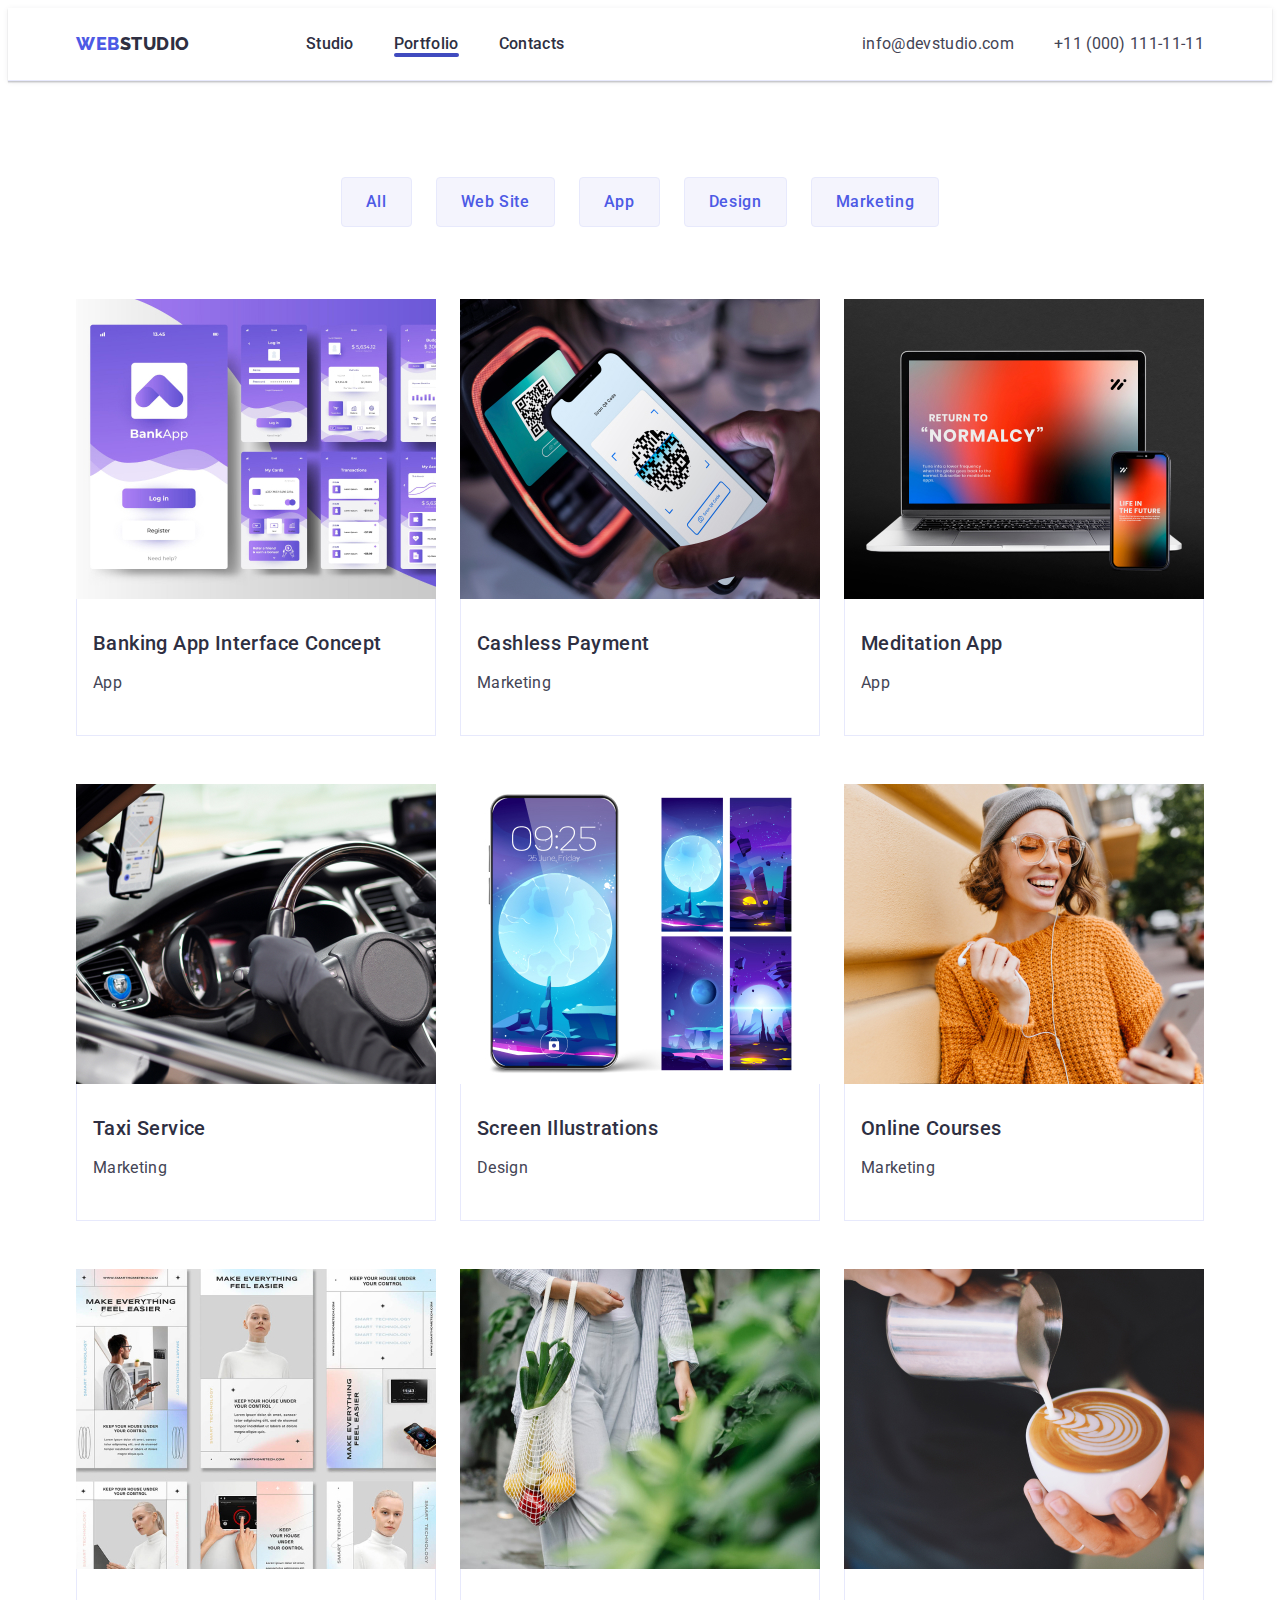
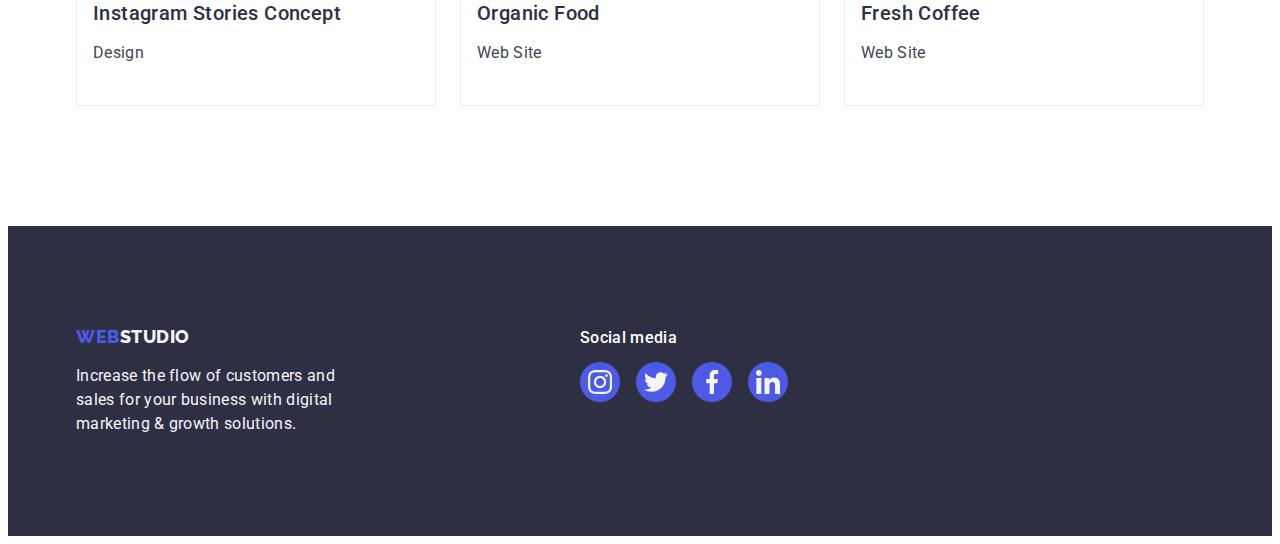
==== portfolio.html @ e8c59d9c "updateall" ====
<!DOCTYPE html>
<html lang="en">
  <head>
    <meta charset="UTF-8" />
    <meta name="viewport" content="width=device-width, initial-scale=1.0" />
    <link rel="preconnect" href="https://fonts.googleapis.com" />
    <link rel="preconnect" href="https://fonts.gstatic.com" crossorigin />
    <link
      href="https://fonts.googleapis.com/css2?family=Raleway:wght@800&family=Roboto:wght@400;500;700;900&display=swap"
      rel="stylesheet"
    />
    <link
      rel="stylesheet"
      href="https://cdnjs.cloudflare.com/ajax/libs/modern-normalize/2.0.0/modern-normalize.min.css"
      integrity="sha512-4xo8blKMVCiXpTaLzQSLSw3KFOVPWhm/TRtuPVc4WG6kUgjH6J03IBuG7JZPkcWMxJ5huwaBpOpnwYElP/m6wg=="
      crossorigin="anonymous"
      referrerpolicy="no-referrer"
    />
    <link href="./css/style.css" rel="stylesheet" />
    <title>Portfolio</title>
  </head>
  <body>
    <header class="header">
      <div class="header-container container">
        <nav class="list header-nav">
          <a class="header-logo link" href="./index.html"
            >Web<span class="hader-logo-web link">Studio</span></a
          >
          <ul class="header-menu-list list">
            <li class="header-menu-item">
              <a class="header-menu-link link" href="./index.html">Studio</a>
            </li>
            <li class="header-menu-item header-menu-item--active">
              <a class="header-menu-link link" href="./portfolio.html"
                >Portfolio</a
              >
            </li>
            <li class="header-menu-item">
              <a class="header-menu-link link" href="">Contacts</a>
            </li>
          </ul>
        </nav>
        <address class="header-address">
          <ul class="address-menu-list list">
            <li class="address-menu-item">
              <a class="address-menu-link link" href="mailto:info@devstudio.com"
                >info@devstudio.com</a
              >
            </li>
            <li class="address-menu-item">
              <a class="address-menu-link link" href="tel:+110001111111"
                >+11 (000) 111-11-11</a
              >
            </li>
          </ul>
        </address>
      </div>
    </header>
    <main>
      <section class="section-portfolio">
        <div class="container">
          <h1 class="visually-hidden">Our text</h1>
          <ul class="button-list list">
            <li>
              <button class="button-link" type="button">All</button>
            </li>
            <li>
              <button class="button-link" type="button">Web Site</button>
            </li>
            <li>
              <button class="button-link" type="button">App</button>
            </li>
            <li>
              <button class="button-link" type="button">Design</button>
            </li>
            <li>
              <button class="button-link" type="button">Marketing</button>
            </li>
          </ul>
          <ul class="list portfolio-list">
            <li class="portfolio-item">
              <a class="link link-portfolio" href="">
                <div class="box-overlay">
                  <img src="./images/p1.jpg" alt="Interface" width="360" />
                  <p class="overlay">
                    14 Stylish and User-Friendly App Design Concepts · Task
                    Manager App · Calorie Tracker App · Exotic Fruit Ecommerce
                    App · Cloud Storage App
                  </p>
                </div>
                <div class="text-item-wraper">
                  <h2 class="text-item-main">Banking App Interface Concept</h2>
                  <p class="text-item-p">App</p>
                </div>
              </a>
            </li>
            <li class="portfolio-item">
              <a class="link link-portfolio" href="">
                <div class="box-overlay">
                  <img src="./images/p2.jpg" alt="QRcode" width="360" />
                  <p class="overlay">
                    14 Stylish and User-Friendly App Design Concepts · Task
                    Manager App · Calorie Tracker App · Exotic Fruit Ecommerce
                    App · Cloud Storage App
                  </p>
                </div>
                <div class="text-item-wraper">
                  <h2 class="text-item-main">Cashless Payment</h2>
                  <p class="text-item-p">Marketing</p>
                </div>
              </a>
            </li>
            <li class="portfolio-item">
              <a class="link link-portfolio" href="">
                <div class="box-overlay">
                  <img src="./images/p3.jpg" alt="Meditation" width="360" />
                  <p class="overlay">
                    14 Stylish and User-Friendly App Design Concepts · Task
                    Manager App · Calorie Tracker App · Exotic Fruit Ecommerce
                    App · Cloud Storage App
                  </p>
                </div>
                <div class="text-item-wraper">
                  <h2 class="text-item-main">Meditation App</h2>
                  <p class="text-item-p">App</p>
                </div>
              </a>
            </li>
            <li class="portfolio-item">
              <a class="link link-portfolio" href="">
                <div class="box-overlay">
                  <img src="./images/p4.jpg" alt="car" width="360" />
                  <p class="overlay">
                    14 Stylish and User-Friendly App Design Concepts · Task
                    Manager App · Calorie Tracker App · Exotic Fruit Ecommerce
                    App · Cloud Storage App
                  </p>
                </div>
                <div class="text-item-wraper">
                  <h2 class="text-item-main">Taxi Service</h2>
                  <p class="text-item-p">Marketing</p>
                </div>
              </a>
            </li>
            <li class="portfolio-item">
              <a class="link link-portfolio" href="">
                <div class="box-overlay">
                  <img src="./images/p5.jpg" alt="smartphone" width="360" />
                  <p class="overlay">
                    14 Stylish and User-Friendly App Design Concepts · Task
                    Manager App · Calorie Tracker App · Exotic Fruit Ecommerce
                    App · Cloud Storage App
                  </p>
                </div>
                <div class="text-item-wraper">
                  <h2 class="text-item-main">Screen Illustrations</h2>
                  <p class="text-item-p">Design</p>
                </div>
              </a>
            </li>
            <li class="portfolio-item">
              <a class="link link-portfolio" href="">
                <div class="box-overlay">
                  <img src="./images/p6.jpg" alt="girl" width="360" />
                  <p class="overlay">
                    14 Stylish and User-Friendly App Design Concepts · Task
                    Manager App · Calorie Tracker App · Exotic Fruit Ecommerce
                    App · Cloud Storage App
                  </p>
                </div>
                <div class="text-item-wraper">
                  <h2 class="text-item-main">Online Courses</h2>
                  <p class="text-item-p">Marketing</p>
                </div>
              </a>
            </li>
            <li class="portfolio-item">
              <a class="link link-portfolio" href="">
                <div class="box-overlay">
                  <img src="./images/p7.jpg" alt="Instagram" width="360" />
                  <p class="overlay">
                    14 Stylish and User-Friendly App Design Concepts · Task
                    Manager App · Calorie Tracker App · Exotic Fruit Ecommerce
                    App · Cloud Storage App
                  </p>
                </div>
                <div class="text-item-wraper">
                  <h2 class="text-item-main">Instagram Stories Concept</h2>
                  <p class="text-item-p">Design</p>
                </div>
              </a>
            </li>
            <li class="portfolio-item">
              <a class="link link-portfolio" href="">
                <div class="box-overlay">
                  <img src="./images/p8.jpg" alt="Organic Food" width="360" />
                  <p class="overlay">
                    14 Stylish and User-Friendly App Design Concepts · Task
                    Manager App · Calorie Tracker App · Exotic Fruit Ecommerce
                    App · Cloud Storage App
                  </p>
                </div>
                <div class="text-item-wraper">
                  <h2 class="text-item-main">Organic Food</h2>
                  <p class="text-item-p">Web Site</p>
                </div>
              </a>
            </li>
            <li class="portfolio-item">
              <a class="link link-portfolio" href="">
                <div class="box-overlay">
                  <img src="./images/p9.jpg" alt="Coffe" width="360" />
                  <p class="overlay">
                    14 Stylish and User-Friendly App Design Concepts · Task
                    Manager App · Calorie Tracker App · Exotic Fruit Ecommerce
                    App · Cloud Storage App
                  </p>
                </div>
                <div class="text-item-wraper">
                  <h2 class="text-item-main">Fresh Coffee</h2>
                  <p class="text-item-p">Web Site</p>
                </div>
              </a>
            </li>
          </ul>
        </div>
      </section>
    </main>
    <footer class="footer">
      <div class="container footer_container">
        <div class="logo__footer">
          <a class="header-logo footer-logo link" href="./index.html">
            Web<span class="footer-logo-web link">Studio</span></a
          >

          <p class="footer-text">
            Increase the flow of customers and sales for your business with
            digital marketing & growth solutions.
          </p>
        </div>
        <div>
          <p class="footer-social">Social media</p>
          <ul class="list team-social-container footer__social_container">
            <li class="team-list-item">
              <a class="link social-link" href="https://www.instagram.com/">
                <svg class="team-social" width="24" height="24">
                  <use href="./images/icons.svg#icon-instagram-2"></use>
                </svg>
              </a>
            </li>
            <li class="team-list-item">
              <a class="link social-link" href="https://twitter.com/">
                <svg class="team-social" width="24" height="24">
                  <use href="./images/icons.svg#icon-twitter-1"></use>
                </svg>
              </a>
            </li>
            <li class="team-list-item">
              <a class="link social-link" href="https://www.facebook.com/">
                <svg class="team-social" width="24" height="24">
                  <use href="./images/icons.svg#icon-facebook-1"></use>
                </svg>
              </a>
            </li>
            <li class="team-list-item">
              <a class="link social-link" href="https://www.linkedin.com/">
                <svg class="team-social" width="24" height="24">
                  <use href="./images/icons.svg#icon-linkedin-1"></use>
                </svg>
              </a>
            </li>
          </ul>
        </div>
      </div>
    </footer>
  </body>
</html>
---- css/style.css ----
:root {
  --primary-black-color: #212121;
  --primary-white-color: #ffffff;

  --primary-font: "Roboto", sans-serif;
  --navyblue: #2e2f42;
  --iris: #4d5ae5;
  --cloud: #f4f4fd;
  --cornflower: #e7e9fc;
}
*,
*::before,
*::after {
  box-sizing: border-box;
}
/* Base */
img {
  display: block;
}
h1,
h2,
h3,
h4,
h5,
h6,
p,
ul {
  margin: 0;
}
ul {
  padding: 0;
}
.container {
  width: 1158px;
  margin: 0 auto;
  padding: 0 15px;
}
.main-container {
  display: flex;
  justify-content: center;
  align-items: center;

  flex-direction: column;
}
.header-container {
  width: 1158px;
  margin: 0 auto;
  padding: 0 15px;
  display: flex;
  justify-content: space-between;
  align-items: center;
  gap: 40px;
}
button {
  font-family: "Roboto", sans-serif;
  cursor: pointer;
  font-size: 16px;
  line-height: 1.5;
  font-weight: 500;
  letter-spacing: 0.02em;
  border: none;
}
body {
  /* font-family: 'Raleway', sans-serif; */
  font-family: "Roboto", sans-serif;
  font-weight: 400;
  font-size: 16px;
  letter-spacing: 0.01em;
  line-height: 1.5;
  color: #434455;
  background-color: #ffffff;
}
p {
  font-family: "Roboto", sans-serif;
  font-size: 16px;
  line-height: 1.5;
  letter-spacing: 0.02em;
  color: #434455;
  margin-block-start: 0 !important;
  margin-block-end: 0 !important;
}

.link {
  text-decoration: none;
}
.list {
  list-style-type: none;
  list-style: none;
}
h1 {
  font-family: "Roboto", sans-serif;
  font-weight: 700;
  line-height: 1.07;
  letter-spacing: 2%;
  font-size: 56px;
}
h2 {
  font-family: "Roboto", sans-serif;
  font-size: 36px;
  font-weight: 700;
  letter-spacing: 2%;
}
h3 {
  font-family: "Roboto", sans-serif;
  font-weight: 500;
  line-height: 24px;
  letter-spacing: 2%;
  font-size: 16px;
  color: #2e2f42;
}
a {
  font-family: "Roboto", sans-serif;
  font-size: 12px;
  font-weight: 400;
  line-height: 1.33;
  letter-spacing: 4%;
  text-decoration-line: underline;
}
/* Header */

.header-logo {
  margin-right: 76px;
}
.header-nav {
  display: flex;
  justify-content: space-between;
  align-items: center;
  gap: 40px;
}
.header-menu-list {
  display: flex;
  justify-content: space-between;
  align-items: center;
  gap: 40px;
}
.header-menu-item {
  position: relative;
}
.header-menu-item--active::after {
  content: "";
  position: absolute;
  bottom: -1px;
  width: 100%;
  height: 4px;
  border-radius: 2px;
  background-color: #404bbf;
  left: 0;
  color: #404bbf;
}
.address-menu-list {
  display: flex;
  justify-content: space-between;
  align-items: center;
  gap: 40px;
}
.header-wrapper {
  display: flex;
  justify-content: space-between;
  align-items: center;
  gap: 40px;
}
.header {
  padding: 24px 0;
  display: flex;
  justify-content: space-between;
  align-items: center;
  border-bottom: 1px solid var(--cornflower, #e7e9fc);
  background: var(--white, #fff);
  box-shadow: 0px 1px 6px 0px rgba(46, 47, 66, 0.08),
    0px 1px 1px 0px rgba(46, 47, 66, 0.16),
    0px 2px 1px 0px rgba(46, 47, 66, 0.08);
}
.header-menu-link {
  transition: 250ms cubic-bezier(0.4, 0, 0.2, 1);
}
.header-menu-link:hover,
.header-menu-link:focus {
  color: #404bbf;
}
.header-menu-link {
  font-size: 16px;
  font-weight: 500;
  line-height: 1.5;
  letter-spacing: 0.02em;
  color: #2e2f42;
  padding: 24px 0;
}

.header-logo {
  font-size: 18px;
  font-family: "Raleway", sans-serif;
  font-weight: 800;
  line-height: 1.17;
  letter-spacing: 0.03em;
  color: #4d5ae5;
  text-transform: uppercase;
  display: block;
}
.hader-logo-web {
  font-size: 18px;
  font-weight: 800;
  line-height: 1.17;
  letter-spacing: 0.03em;
  color: #2e2f42;
  text-transform: uppercase;
}
.header-address {
  font-style: normal;
}
.address-menu-link {
  font-size: 16px;
  line-height: 1.5;
  letter-spacing: 0.02em;
  color: #434455;
}
.address-menu-link:hover,
.address-menu-link:focus {
  color: #404bbf;
}
/* Main */
.section-main {
  background-image: linear-gradient(
      rgba(46, 47, 66, 0.7),
      rgba(46, 47, 66, 0.7)
    ),
    url(../images/people-office\ 1.jpg);
  background-repeat: no-repeat;
  background-position: center;
  background-size: cover;
  padding: 188px 0;
}

.section-main-h {
  color: #ffffff;
  text-align: center;
  letter-spacing: 0.02em;
  max-width: 496px;
  margin-bottom: 48px;
}
.section-main-button:hover,
.section-main-button:focus {
  background-color: #404bbf;
}
.section-main-button {
  color: #ffffff;
  border-radius: 4px;
  font-weight: 500;
  line-height: 150%;
  letter-spacing: 0.64px;
  min-width: 169px;
  background: #4d5ae5;
  display: block;
  padding: 16px 32px;
  align-items: flex-start;
  gap: 10px;
  transition: background-color 250ms cubic-bezier(0.4, 0, 0.2, 1);
}
/* SVG */
.text-item-img {
  display: flex;
  justify-content: center;
  align-items: center;
  height: 112px;
  background-color: #f4f4fd;
  border-radius: 4px;
  margin-bottom: 8px;
}
.svg-icon {
  width: 264px;

  flex-shrink: 0;

  gap: 24px;
}

/* Main 2 */
.section-main-second {
  padding: 120px 0;
}
.text-list {
  display: flex;
  justify-content: start;
  align-items: baseline;
  flex-basis: calc((100% - 72px) / 4);
  gap: 24px;
}
.text {
  font-size: 20px;
  line-height: 1.2;
  letter-spacing: 0.02em;
}
.text-item {
  flex-basis: calc((100% - 72px) / 4);
  display: flex;
  flex-direction: column;
  align-items: flex-start;
}
.text-item-main {
  font-size: 20px;
  line-height: 1.2;
  letter-spacing: 0.02em;
  font-weight: 500;
  color: #2e2f42;
  margin-bottom: 8px;
}

/* What are we doing */
.work-list {
  display: flex;
  gap: 24px;
}

.work {
  font-size: 36px;
  text-align: center;
  font-weight: 700;
  line-height: 1.11;
  letter-spacing: 0.02em;
  margin-bottom: 72px;
  text-transform: capitalize;
  color: #2e2f42;
}
.section-work {
  background-color: #ffffff;
  padding-bottom: 120px;
}
/* Our team */
.text-item-p {
  padding-bottom: 8px;
}
.team-social-container {
  display: flex;
  justify-content: center;
  align-items: center;
  gap: 24px;
}
.team-social {
  fill: #f4f4fd;
}
.social-link {
  background: #4d5ae5;
  display: flex;
  justify-content: center;
  align-items: center;
  border-radius: 50%;
  height: 40px;
}
.social-link:hover {
  background-color: #31d0aa;
}
.social-link:focus {
  background-color: #31d0aa;
}
.team-list-item {
  width: 40px;
  height: 40px;
  transition: background-color 250ms cubic-bezier(0.4, 0, 0.2, 1);
}

.team {
  background-color: #f4f4fd;
  padding: 120px 0;
}

.text-item-main {
  margin-bottom: 8px;
  text-align: center;
}

.team-list {
  display: flex;
  gap: 24px;
}
.team-main {
  font-size: 36px;
  text-align: center;
  text-transform: capitalize;
  font-weight: 700;
  line-height: 1.11;
  letter-spacing: 0.02em;
  color: #2e2f42;
  margin-bottom: 72px;
}
.team-item {
  background-color: #ffffff;
  box-shadow: 0px 1px 6px rgba(46, 47, 66, 0.08),
    0px 1px 1px rgba(46, 47, 66, 0.16), 0px 2px 1px rgba(46, 47, 66, 0.08);
  text-align: center;
  border-radius: 0px 0px 4px 4px;
}
.team-list-item:hover {
  background-color: #404bbf;
}
.team-list-item:focus {
  background-color: #404bbf;
}
.team-item-inner {
  padding: 32px 0;
}
/* footer */
.footer {
  background-color: #2e2f42;
  padding: 100px 0;
}
.footer-logo {
  margin-bottom: 16px;
  margin-right: 0;
  display: inline-block;
}
.logo__footer {
  display: inline-block;
  margin-right: 120px;
}
.footer-logo-web {
  color: #f4f4fd;
  font-size: 18px;
  font-weight: 800;
  line-height: 1.16;
  letter-spacing: 0.03em;
}
.footer-text {
  font-size: 16px;
  line-height: 1.5;
  letter-spacing: 0.02em;
  color: #f4f4fd;
  max-width: 264px;
}
.footer-social {
  color: #fff;
  padding-bottom: 12px;
  font-weight: 500;
  margin-bottom: 16px;
}
.footer_container {
  display: flex;
  justify-content: flex-start;
  gap: 120px;
  align-items: baseline;
}
.footer__social_container {
  gap: 16px;
  width: 100%;
}

/* Portfolio */
.visually-hidden {
  position: absolute;
  width: 1px;
  height: 1px;
  margin: -1px;
  border: 0;
  padding: 0;
  white-space: nowrap;
  clip-path: inset(100%);
  clip: rect(0 0 0 0);
  overflow: hidden;
}
.button-link {
  color: #4d5ae5;
  background-color: #f4f4fd;
  font-family: "Roboto", sans-serif;
  font-weight: 500;
  font-size: 16px;
  line-height: 1.5;
  letter-spacing: 0.04em;
  color: #4d5ae5;
  padding: 12px 24px;
  cursor: pointer;
  border-radius: 4px;
  border: 1px solid var(--cornflower, #e7e9fc);
  background: var(--cloud, #f4f4fd);
  transition: color 250ms cubic-bezier(0.4, 0, 0.2, 1),
    background-color 250ms cubic-bezier(0.4, 0, 0.2, 1),
    border-color 250ms cubic-bezier(0.4, 0, 0.2, 1),
    box-shadow 250ms cubic-bezier(0.4, 0, 0.2, 1);
}
.button-link:hover,
.button-link:focus {
  background-color: #404bbf;
  color: #ffffff;
  border: 1px solid transparent;
  box-shadow: 0px 3px 1px rgba(0, 0, 0, 0.1), 0px 2px 1px rgba(0, 0, 0, 0.08),
    0px 2px 2px rgba(0, 0, 0, 0.12);
}
.section-portfolio {
  padding: 96px 0 120px;
}
.button-list {
  display: flex;
  justify-content: center;
  align-items: center;
  gap: 24px;
  margin-bottom: 72px;
}
.portfolio-list {
  display: flex;
  justify-content: space-between;
  gap: 48px 24px;
  align-items: center;
  flex-wrap: wrap;
}
.portfolio-item {
  padding-bottom: 0;
}
.link-portfolio {
  display: block;
  transition: box-shadow 250ms cubic-bezier(0.4, 0, 0.2, 1);
}
.link-portfolio:hover {
  box-shadow: 0px 1px 6px rgba(46, 47, 66, 0.08),
    0px 1px 1px rgba(46, 47, 66, 0.16), 0px 2px 1px rgba(46, 47, 66, 0.08);
}
.link-portfolio:focus {
  transform: translateY(0%);
  box-shadow: 0px 1px 6px rgba(46, 47, 66, 0.08),
    0px 1px 1px rgba(46, 47, 66, 0.16), 0px 2px 1px rgba(46, 47, 66, 0.08);
}
.box-overlay {
  position: relative;
  width: 360px;
  margin: 0 auto;
  overflow: hidden;
}
.overlay {
  position: absolute;
  top: 0;
  left: 0;
  width: 100%;
  height: 100%;
  background-color: #3f51b5;
  transform: translatey(100%);
  transition: transform 250ms cubic-bezier(0.4, 0, 0.2, 1);
  color: #f4f4fd;
  padding: 40px 32px;
  background-color: #4d5ae5;
}
.portfolio-item:hover .overlay {
  transform: translatey(0);
}

.text-item-wraper {
  border-right: 1px solid var(--cornflower, #e7e9fc);
  border-left: 1px solid var(--cornflower, #e7e9fc);
  border-bottom: 1px solid var(--cornflower, #e7e9fc);
  gap: 8px;
  padding: 32px 16px;
  display: flex;
  flex-direction: column;
  align-items: flex-start;
}
.customer {
  padding: 120px 0;
}
.customer__list {
  display: flex;
  justify-content: space-between;
  align-items: center;
  gap: 24px;
}

.customer__list-item {
  display: flex;
  justify-content: center;
  align-items: center;
  border-radius: 4px;
  height: 88px;
  width: calc((100% - 120px) / 6);
  border: 1px solid var(--lightslate, #8e8f99);
}

.customer__item-svg {
  margin: 16px 32px;
  fill: #f4f4fd;
}
.customer_svg_link {
  width: 100%;
  height: 100%;
  border: 1px solid #8e8f99;
  border-radius: 4px;
  display: flex;
  align-items: center;
  justify-content: center;
  color: #8e8f99;
}
.customer_svg_link:hover {
  border-color: #404bbf;
  color: #404bbf;
}
.customer_svg_link:focus {
  border-color: #404bbf;
  color: #404bbf;
}
.Custom-main {
  display: flex;
  justify-content: center;
  margin-bottom: 72px;
  line-height: 1.11;
  color: #2e2f42;
  margin-bottom: 72px;
}
.modal {
  height: 584px;
  max-width: 408px;
  width: 100%;
  background: #fcfcfc;
  border-radius: 4px;
  box-shadow: 0 2px 1px 0 rgba(0, 0, 0, 0.2), 0 1px 3px 0 rgba(0, 0, 0, 0.12),
    0 1px 1px 0 rgba(0, 0, 0, 0.14);
  margin: 80px auto 0 auto;
}
.modal-btn {
  display: flex;
  justify-content: center;
  align-items: center;
  border-radius: 50%;
  margin-left: auto;
  background: transparent;
  margin-top: 24px;
  margin-right: 24px;
}
.modal-overlay {
  display: block;
  position: fixed;
  top: 0;
  bottom: 0;
  right: 0;
  left: 0;
  background: rgba(46, 47, 66, 0.4);
  transform: translateY(0);
  transition: transform 0.3s;
}
.is-hidden {
  transform: translateY(-5000px);
}
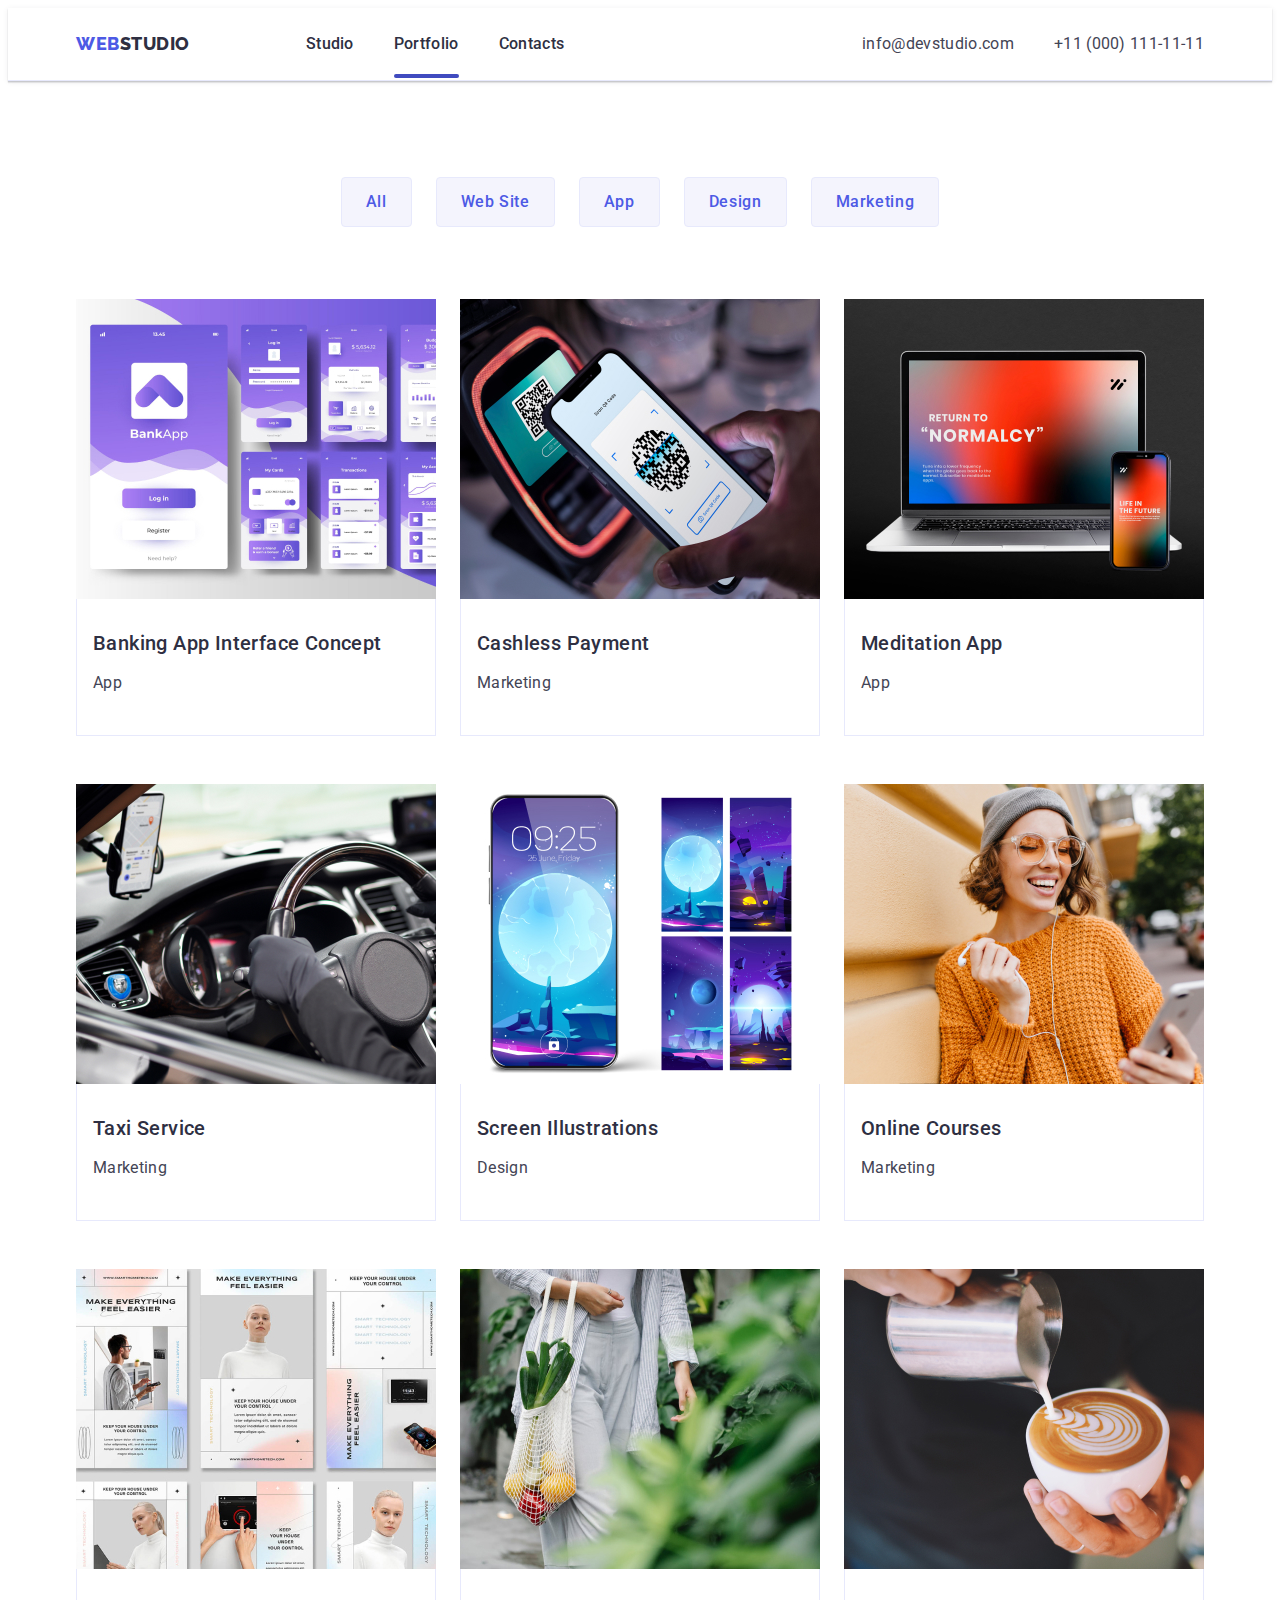
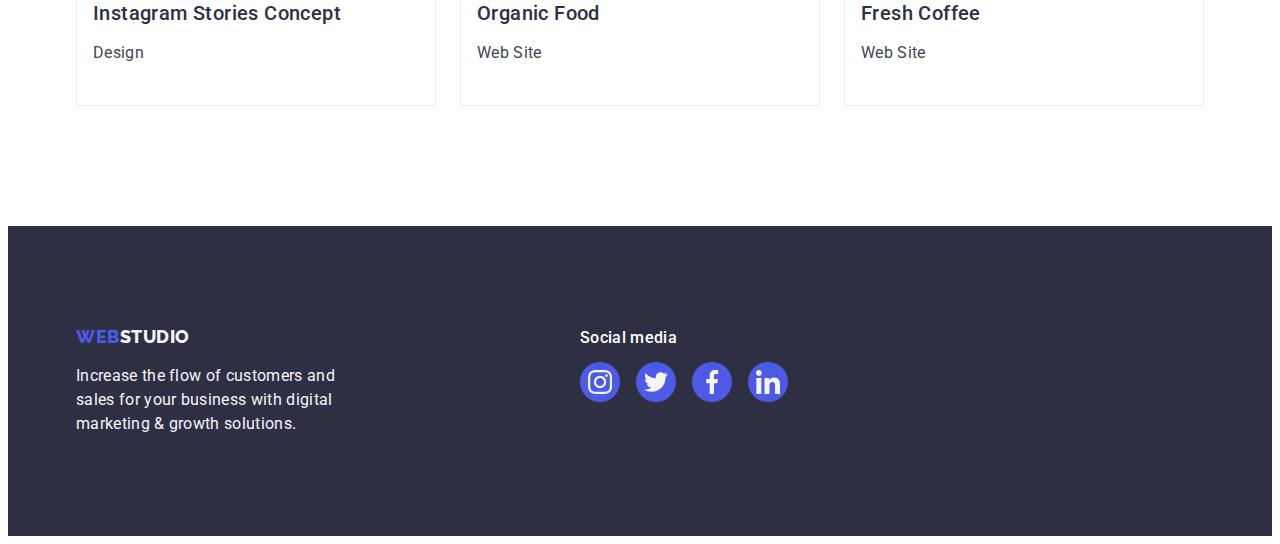
==== commit a7dcedd5: "upp" ====
--- a/portfolio.html
+++ b/portfolio.html
@@ -31,7 +31,7 @@
               <a class="header-menu-link link" href="./index.html">Studio</a>
             </li>
             <li class="header-menu-item header-menu-item--active">
-              <a class="header-menu-link link" href="./portfolio.html"
+              <a class="header-menu-link header-menu-link--active link" href="./portfolio.html"
                 >Portfolio</a
               >
             </li>
--- a/css/style.css
+++ b/css/style.css
@@ -133,10 +133,11 @@
   align-items: center;
   gap: 40px;
 }
-.header-menu-item {
+.header-menu-link {
   position: relative;
-}
-.header-menu-item--active::after {
+  color: #404bbf;
+}
+.header-menu-link--active::after {
   content: "";
   position: absolute;
   bottom: -1px;
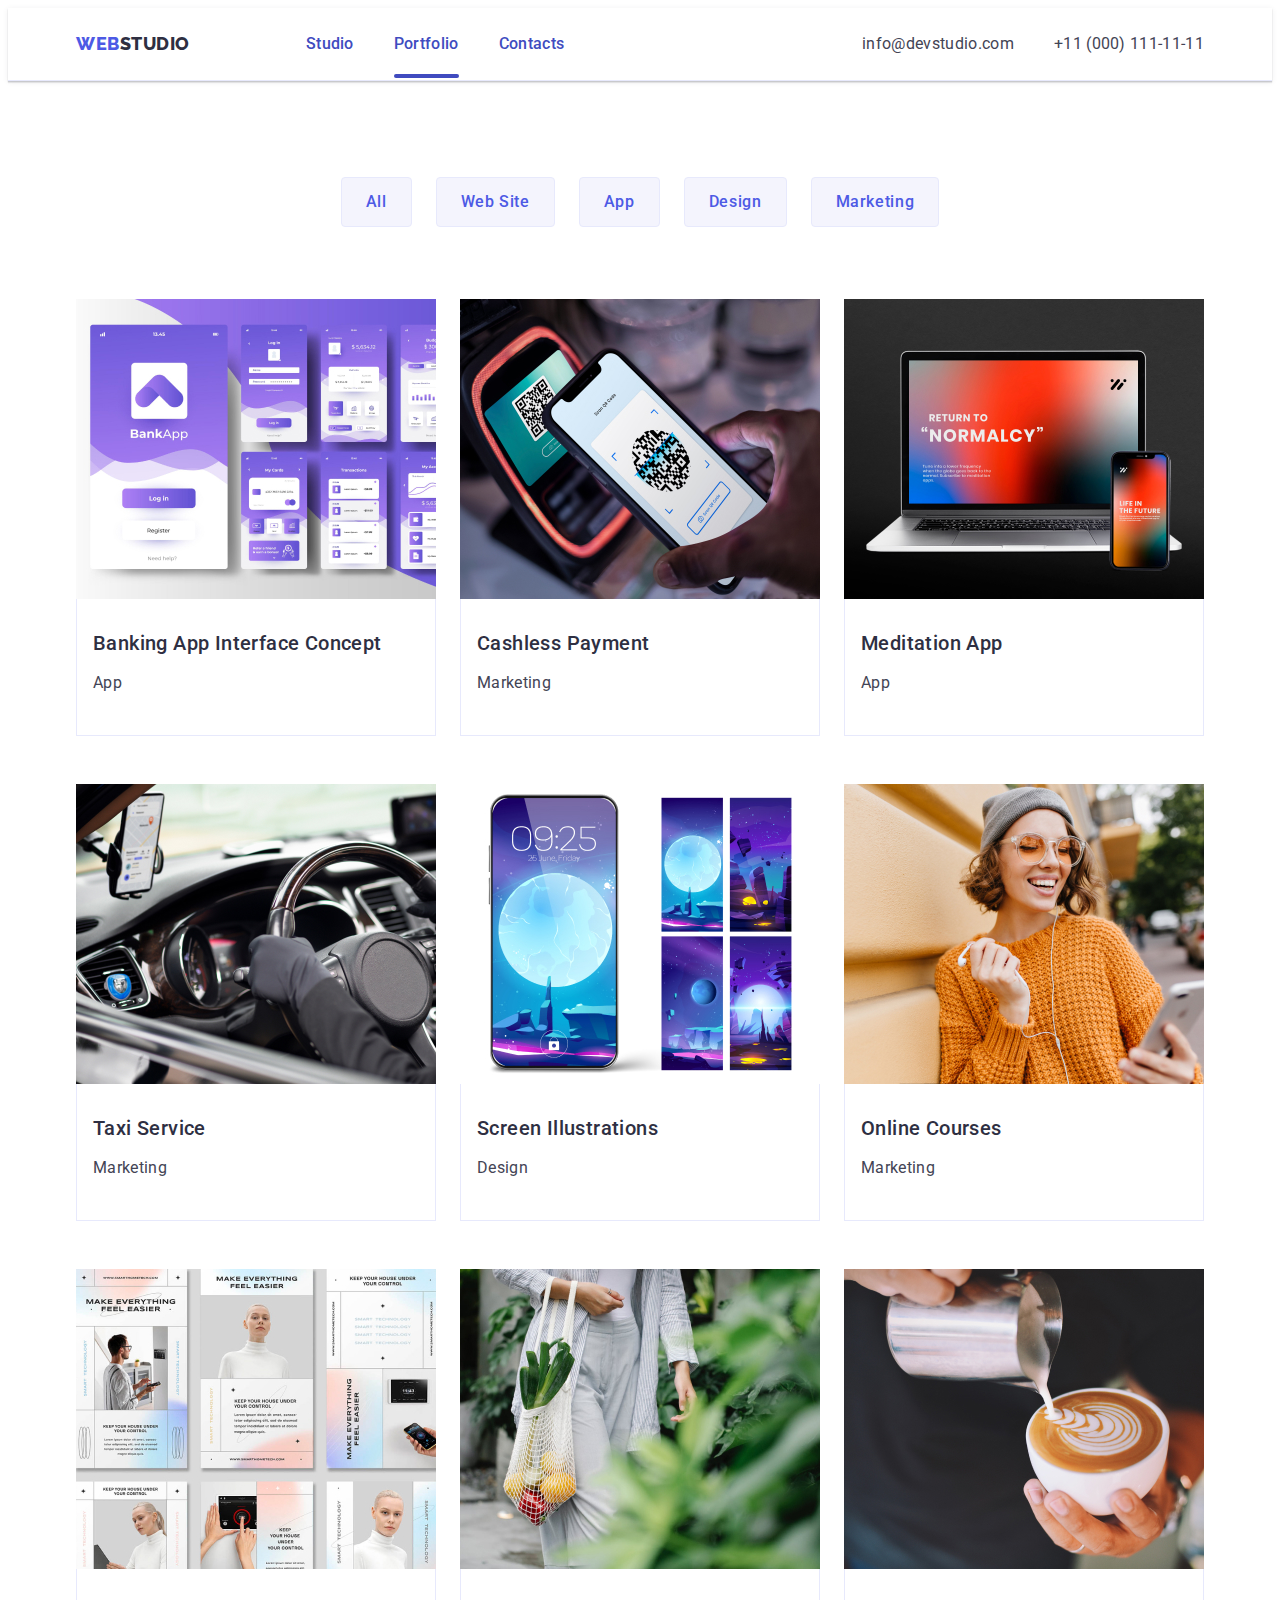
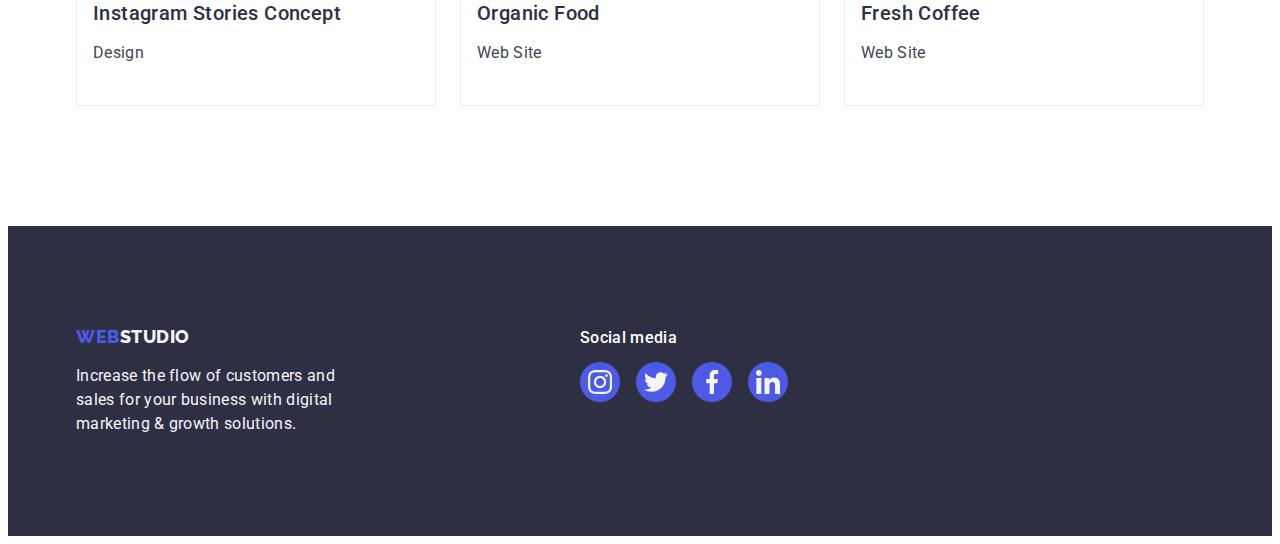
==== commit c002646f: "upp" ====
--- a/portfolio.html
+++ b/portfolio.html
@@ -207,7 +207,7 @@
               </a>
             </li>
             <li class="portfolio-item">
-              <a class="link link-portfolio" href="">
+              <a class="link link-portfolio " href="">
                 <div class="box-overlay">
                   <img src="./images/p9.jpg" alt="Coffe" width="360" />
                   <p class="overlay">
@@ -229,7 +229,7 @@
     <footer class="footer">
       <div class="container footer_container">
         <div class="logo__footer">
-          <a class="header-logo footer-logo link" href="./index.html">
+          <a class="header-logo footer-logo  link" href="./index.html">
             Web<span class="footer-logo-web link">Studio</span></a
           >
 
@@ -242,28 +242,28 @@
           <p class="footer-social">Social media</p>
           <ul class="list team-social-container footer__social_container">
             <li class="team-list-item">
-              <a class="link social-link" href="https://www.instagram.com/">
+              <a class="link social-link social-link-footer" href="https://www.instagram.com/">
                 <svg class="team-social" width="24" height="24">
                   <use href="./images/icons.svg#icon-instagram-2"></use>
                 </svg>
               </a>
             </li>
             <li class="team-list-item">
-              <a class="link social-link" href="https://twitter.com/">
+              <a class="link social-link social-link-footer" href="https://twitter.com/">
                 <svg class="team-social" width="24" height="24">
                   <use href="./images/icons.svg#icon-twitter-1"></use>
                 </svg>
               </a>
             </li>
             <li class="team-list-item">
-              <a class="link social-link" href="https://www.facebook.com/">
+              <a class="link social-link social-link-footer" href="https://www.facebook.com/">
                 <svg class="team-social" width="24" height="24">
                   <use href="./images/icons.svg#icon-facebook-1"></use>
                 </svg>
               </a>
             </li>
             <li class="team-list-item">
-              <a class="link social-link" href="https://www.linkedin.com/">
+              <a class="link social-link social-link-footer" href="https://www.linkedin.com/">
                 <svg class="team-social" width="24" height="24">
                   <use href="./images/icons.svg#icon-linkedin-1"></use>
                 </svg>
--- a/css/style.css
+++ b/css/style.css
@@ -120,6 +120,8 @@
 
 .header-logo {
   margin-right: 76px;
+
+ 
 }
 .header-nav {
   display: flex;
@@ -183,8 +185,9 @@
   font-weight: 500;
   line-height: 1.5;
   letter-spacing: 0.02em;
-  color: #2e2f42;
+  color: #404bbf;
   padding: 24px 0;
+  transition: color 250ms cubic-bezier(0.4, 0, 0.2, 1);
 }
 
 .header-logo {
@@ -213,10 +216,12 @@
   line-height: 1.5;
   letter-spacing: 0.02em;
   color: #434455;
+  transition: color 250ms cubic-bezier(0.4, 0, 0.2, 1);
 }
 .address-menu-link:hover,
 .address-menu-link:focus {
   color: #404bbf;
+  
 }
 /* Main */
 .section-main {
@@ -224,11 +229,14 @@
       rgba(46, 47, 66, 0.7),
       rgba(46, 47, 66, 0.7)
     ),
-    url(../images/people-office\ 1.jpg);
+    url(../images/people-office1.jpg);
   background-repeat: no-repeat;
   background-position: center;
   background-size: cover;
-  padding: 188px 0;
+  padding: 188px 0; 
+  max-width: 1440px;
+  margin: auto;
+  height: 600px;
 }
 
 .section-main-h {
@@ -345,12 +353,20 @@
   align-items: center;
   border-radius: 50%;
   height: 40px;
+  transition:background-color 250ms cubic-bezier(0.4, 0, 0.2, 1);
+
+}
+.social-link-footer:hover{
+  background-color: #31d0aa
+}
+.social-link-footer:focus{
+  background-color: #31d0aa
 }
 .social-link:hover {
-  background-color: #31d0aa;
+  background-color: #404bbf; 
 }
 .social-link:focus {
-  background-color: #31d0aa;
+  background-color: #404bbf; 
 }
 .team-list-item {
   width: 40px;
@@ -508,6 +524,7 @@
   transition: box-shadow 250ms cubic-bezier(0.4, 0, 0.2, 1);
 }
 .link-portfolio:hover {
+  transform: translateY(0%);
   box-shadow: 0px 1px 6px rgba(46, 47, 66, 0.08),
     0px 1px 1px rgba(46, 47, 66, 0.16), 0px 2px 1px rgba(46, 47, 66, 0.08);
 }
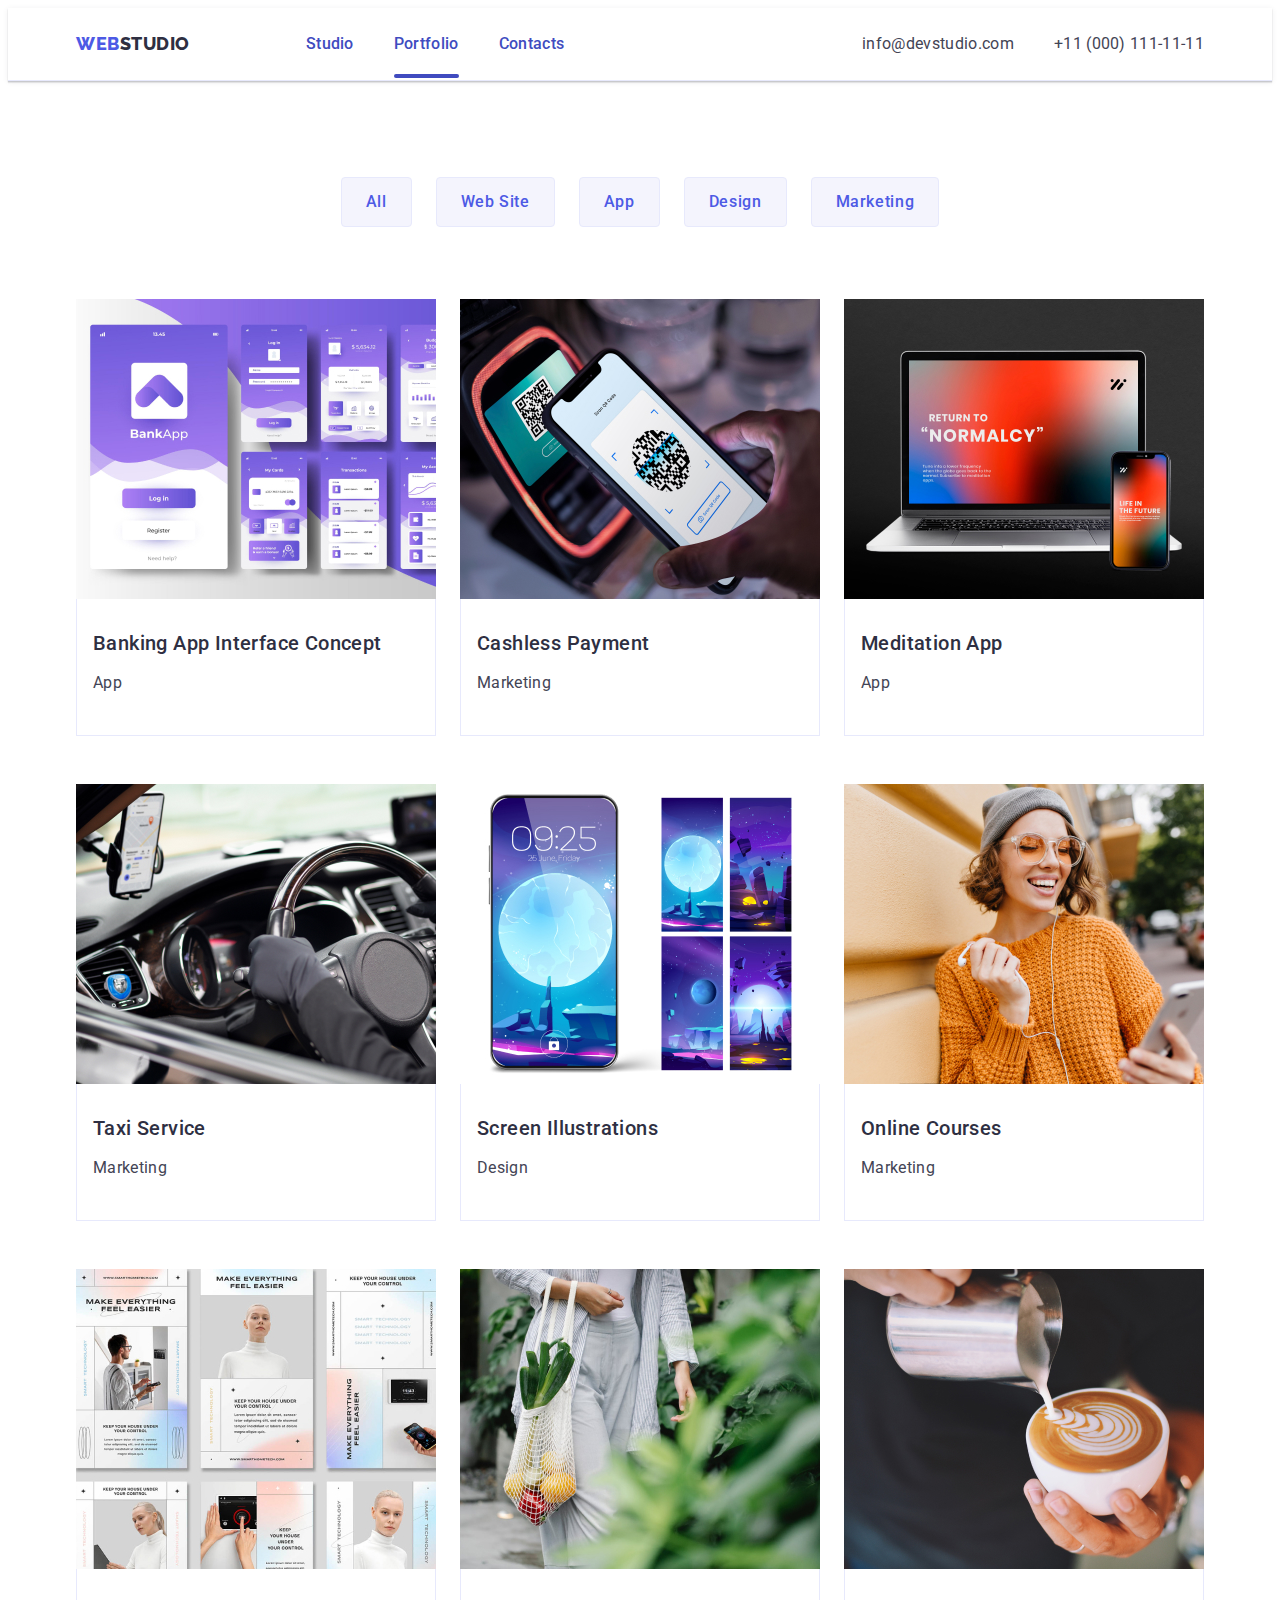
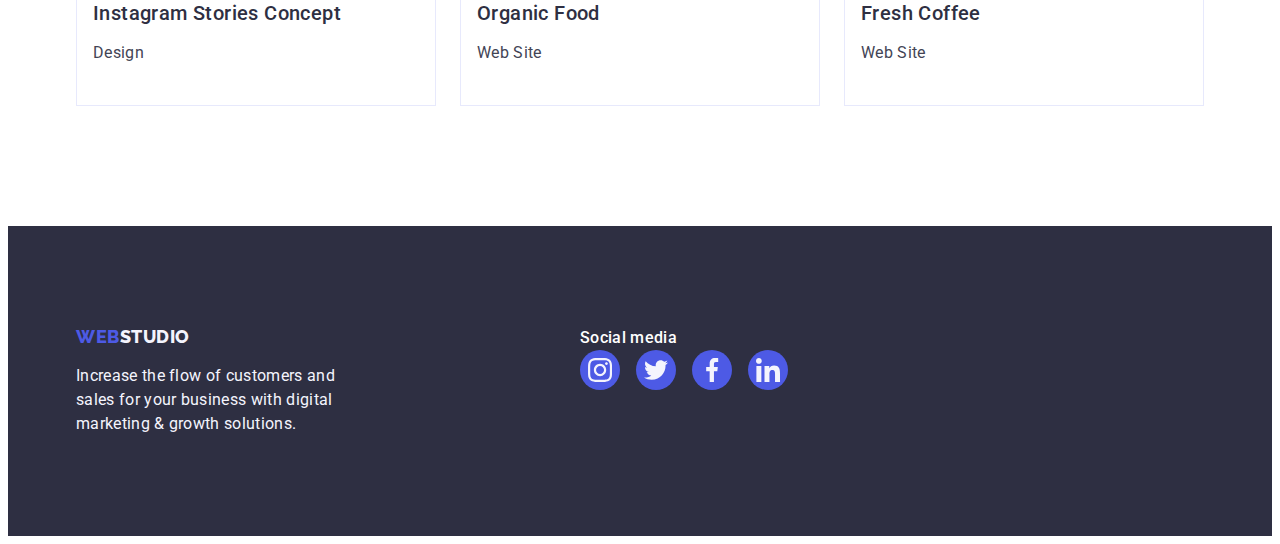
==== commit 3e267566: "all" ====
--- a/portfolio.html
+++ b/portfolio.html
@@ -242,28 +242,28 @@
           <p class="footer-social">Social media</p>
           <ul class="list team-social-container footer__social_container">
             <li class="team-list-item">
-              <a class="link social-link social-link-footer" href="https://www.instagram.com/">
+              <a class="link  social-link-footer" href="https://www.instagram.com/">
                 <svg class="team-social" width="24" height="24">
                   <use href="./images/icons.svg#icon-instagram-2"></use>
                 </svg>
               </a>
             </li>
             <li class="team-list-item">
-              <a class="link social-link social-link-footer" href="https://twitter.com/">
+              <a class="link  social-link-footer" href="https://twitter.com/">
                 <svg class="team-social" width="24" height="24">
                   <use href="./images/icons.svg#icon-twitter-1"></use>
                 </svg>
               </a>
             </li>
             <li class="team-list-item">
-              <a class="link social-link social-link-footer" href="https://www.facebook.com/">
+              <a class="link  social-link-footer" href="https://www.facebook.com/">
                 <svg class="team-social" width="24" height="24">
                   <use href="./images/icons.svg#icon-facebook-1"></use>
                 </svg>
               </a>
             </li>
             <li class="team-list-item">
-              <a class="link social-link social-link-footer" href="https://www.linkedin.com/">
+              <a class="link  social-link-footer" href="https://www.linkedin.com/">
                 <svg class="team-social" width="24" height="24">
                   <use href="./images/icons.svg#icon-linkedin-1"></use>
                 </svg>
--- a/css/style.css
+++ b/css/style.css
@@ -356,6 +356,15 @@
   transition:background-color 250ms cubic-bezier(0.4, 0, 0.2, 1);
 
 }
+.social-link-footer{
+  background: #4d5ae5;
+  display: flex;
+  justify-content: center;
+  align-items: center;
+  border-radius: 50%;
+  height: 40px;
+  transition:background-color 250ms cubic-bezier(0.4, 0, 0.2, 1);
+}
 .social-link-footer:hover{
   background-color: #31d0aa
 }
@@ -444,7 +453,7 @@
 }
 .footer-social {
   color: #fff;
-  padding-bottom: 12px;
+
   font-weight: 500;
   margin-bottom: 16px;
 }
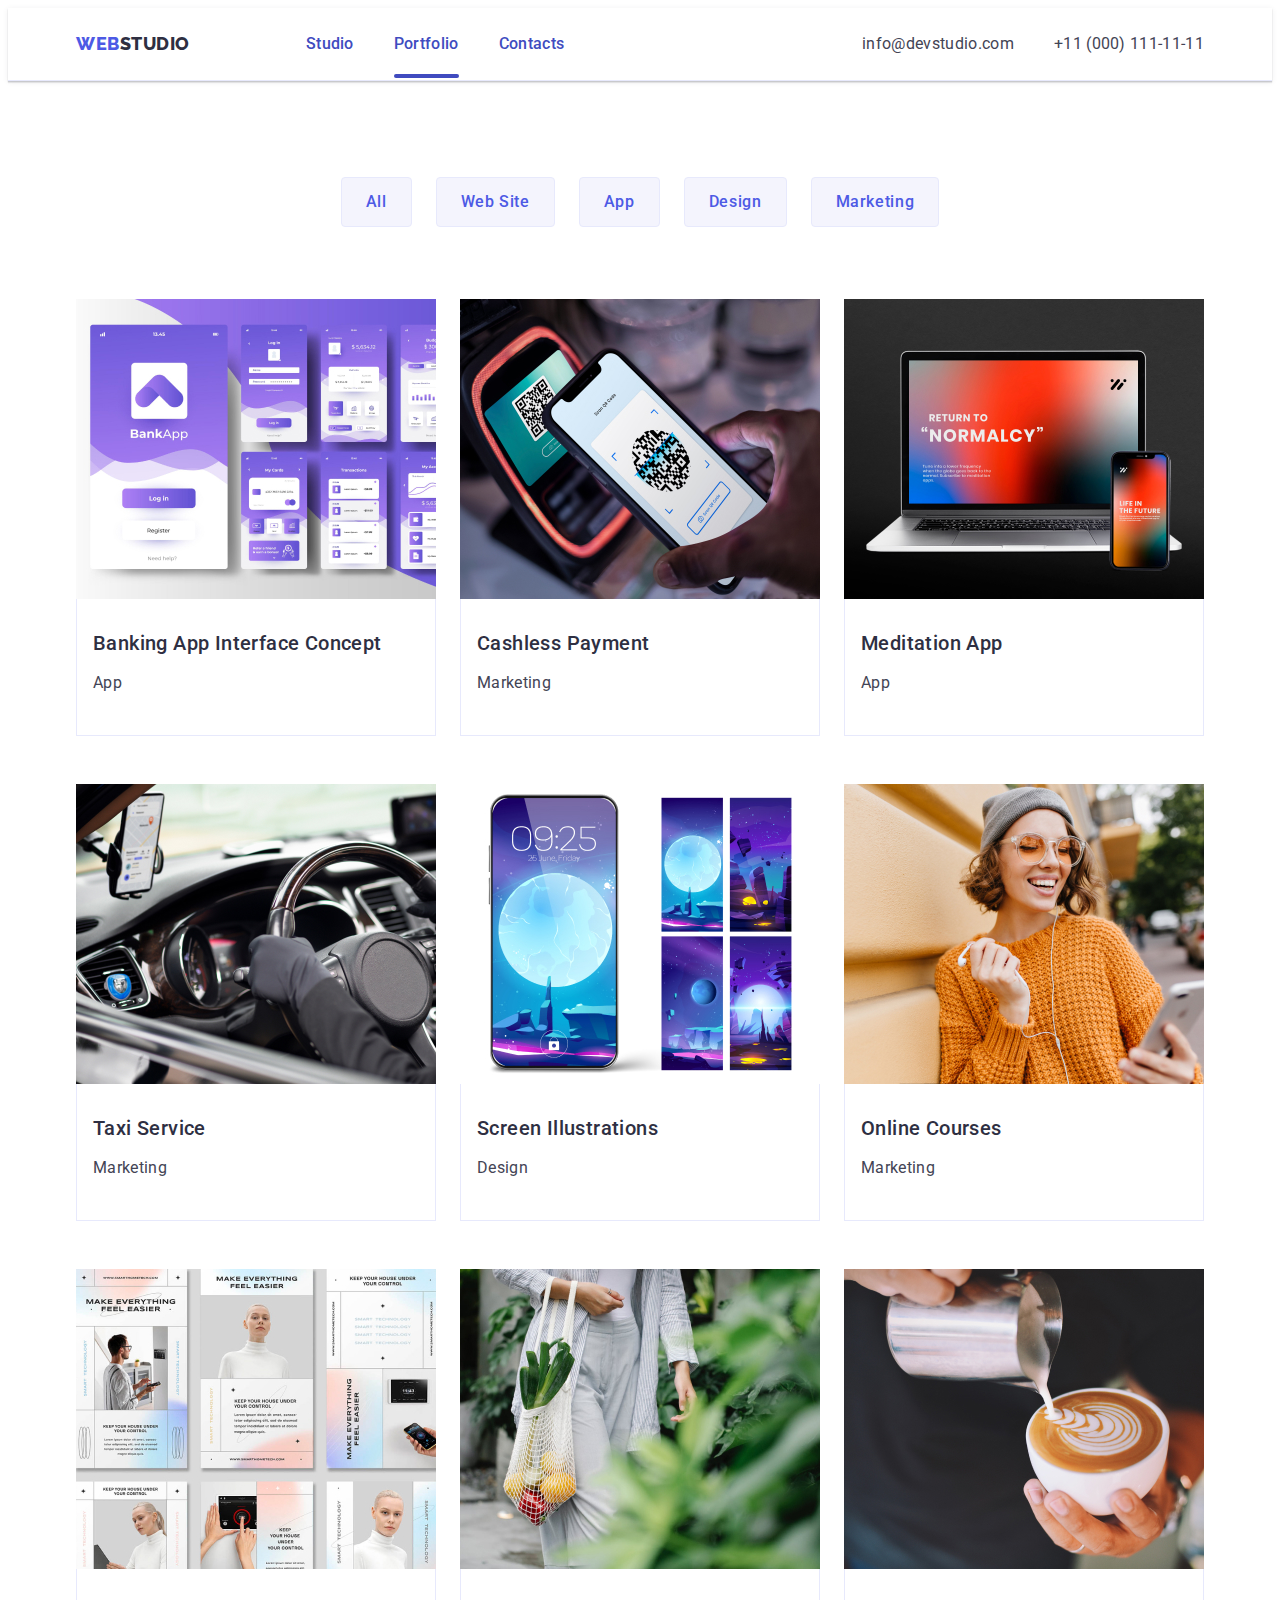
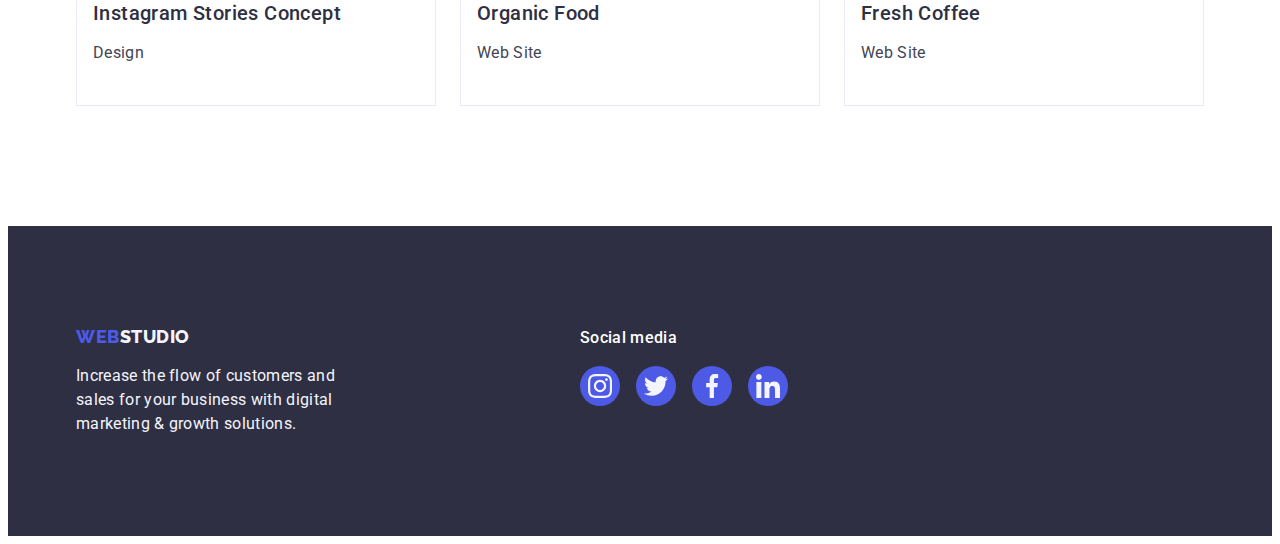
==== commit c092decd: "upp" ====
--- a/portfolio.html
+++ b/portfolio.html
@@ -31,7 +31,9 @@
               <a class="header-menu-link link" href="./index.html">Studio</a>
             </li>
             <li class="header-menu-item header-menu-item--active">
-              <a class="header-menu-link header-menu-link--active link" href="./portfolio.html"
+              <a
+                class="header-menu-link header-menu-link--active link"
+                href="./portfolio.html"
                 >Portfolio</a
               >
             </li>
@@ -207,7 +209,7 @@
               </a>
             </li>
             <li class="portfolio-item">
-              <a class="link link-portfolio " href="">
+              <a class="link link-portfolio" href="">
                 <div class="box-overlay">
                   <img src="./images/p9.jpg" alt="Coffe" width="360" />
                   <p class="overlay">
@@ -229,7 +231,7 @@
     <footer class="footer">
       <div class="container footer_container">
         <div class="logo__footer">
-          <a class="header-logo footer-logo  link" href="./index.html">
+          <a class="header-logo footer-logo link" href="./index.html">
             Web<span class="footer-logo-web link">Studio</span></a
           >
 
@@ -242,28 +244,37 @@
           <p class="footer-social">Social media</p>
           <ul class="list team-social-container footer__social_container">
             <li class="team-list-item">
-              <a class="link  social-link-footer" href="https://www.instagram.com/">
+              <a
+                class="link social-link-footer"
+                href="https://www.instagram.com/"
+              >
                 <svg class="team-social" width="24" height="24">
                   <use href="./images/icons.svg#icon-instagram-2"></use>
                 </svg>
               </a>
             </li>
             <li class="team-list-item">
-              <a class="link  social-link-footer" href="https://twitter.com/">
+              <a class="link social-link-footer" href="https://twitter.com/">
                 <svg class="team-social" width="24" height="24">
                   <use href="./images/icons.svg#icon-twitter-1"></use>
                 </svg>
               </a>
             </li>
             <li class="team-list-item">
-              <a class="link  social-link-footer" href="https://www.facebook.com/">
+              <a
+                class="link social-link-footer"
+                href="https://www.facebook.com/"
+              >
                 <svg class="team-social" width="24" height="24">
                   <use href="./images/icons.svg#icon-facebook-1"></use>
                 </svg>
               </a>
             </li>
             <li class="team-list-item">
-              <a class="link  social-link-footer" href="https://www.linkedin.com/">
+              <a
+                class="link social-link-footer"
+                href="https://www.linkedin.com/"
+              >
                 <svg class="team-social" width="24" height="24">
                   <use href="./images/icons.svg#icon-linkedin-1"></use>
                 </svg>
--- a/css/style.css
+++ b/css/style.css
@@ -120,8 +120,6 @@
 
 .header-logo {
   margin-right: 76px;
-
- 
 }
 .header-nav {
   display: flex;
@@ -221,7 +219,6 @@
 .address-menu-link:hover,
 .address-menu-link:focus {
   color: #404bbf;
-  
 }
 /* Main */
 .section-main {
@@ -233,7 +230,7 @@
   background-repeat: no-repeat;
   background-position: center;
   background-size: cover;
-  padding: 188px 0; 
+  padding: 188px 0;
   max-width: 1440px;
   margin: auto;
   height: 600px;
@@ -345,6 +342,7 @@
 }
 .team-social {
   fill: #f4f4fd;
+  fill: currentColor;
 }
 .social-link {
   background: #4d5ae5;
@@ -353,29 +351,29 @@
   align-items: center;
   border-radius: 50%;
   height: 40px;
-  transition:background-color 250ms cubic-bezier(0.4, 0, 0.2, 1);
-
-}
-.social-link-footer{
+  transition: background-color 250ms cubic-bezier(0.4, 0, 0.2, 1);
+}
+.social-link-footer {
+  transition: 250ms cubic-bezier(0.4, 0, 0.2, 1);
+
   background: #4d5ae5;
   display: flex;
   justify-content: center;
   align-items: center;
   border-radius: 50%;
   height: 40px;
-  transition:background-color 250ms cubic-bezier(0.4, 0, 0.2, 1);
-}
-.social-link-footer:hover{
-  background-color: #31d0aa
-}
-.social-link-footer:focus{
-  background-color: #31d0aa
+}
+.social-link-footer:hover {
+  background-color: #31d0aa;
+}
+.social-link-footer:focus {
+  background-color: #31d0aa;
 }
 .social-link:hover {
-  background-color: #404bbf; 
+  background-color: #404bbf;
 }
 .social-link:focus {
-  background-color: #404bbf; 
+  background-color: #404bbf;
 }
 .team-list-item {
   width: 40px;
@@ -455,7 +453,7 @@
   color: #fff;
 
   font-weight: 500;
-  margin-bottom: 16px;
+  margin-bottom: 16px !important;
 }
 .footer_container {
   display: flex;
@@ -533,7 +531,6 @@
   transition: box-shadow 250ms cubic-bezier(0.4, 0, 0.2, 1);
 }
 .link-portfolio:hover {
-  transform: translateY(0%);
   box-shadow: 0px 1px 6px rgba(46, 47, 66, 0.08),
     0px 1px 1px rgba(46, 47, 66, 0.16), 0px 2px 1px rgba(46, 47, 66, 0.08);
 }
@@ -564,7 +561,9 @@
 .portfolio-item:hover .overlay {
   transform: translatey(0);
 }
-
+.portfolio-item:focus .overlay {
+  transform: translatey(0);
+}
 .text-item-wraper {
   border-right: 1px solid var(--cornflower, #e7e9fc);
   border-left: 1px solid var(--cornflower, #e7e9fc);
@@ -600,6 +599,8 @@
   fill: #f4f4fd;
 }
 .customer_svg_link {
+  transition: border-color 250ms cubic-bezier(0.4, 0, 0.2, 1),
+    color 250ms cubic-bezier(0.4, 0, 0.2, 1);
   width: 100%;
   height: 100%;
   border: 1px solid #8e8f99;
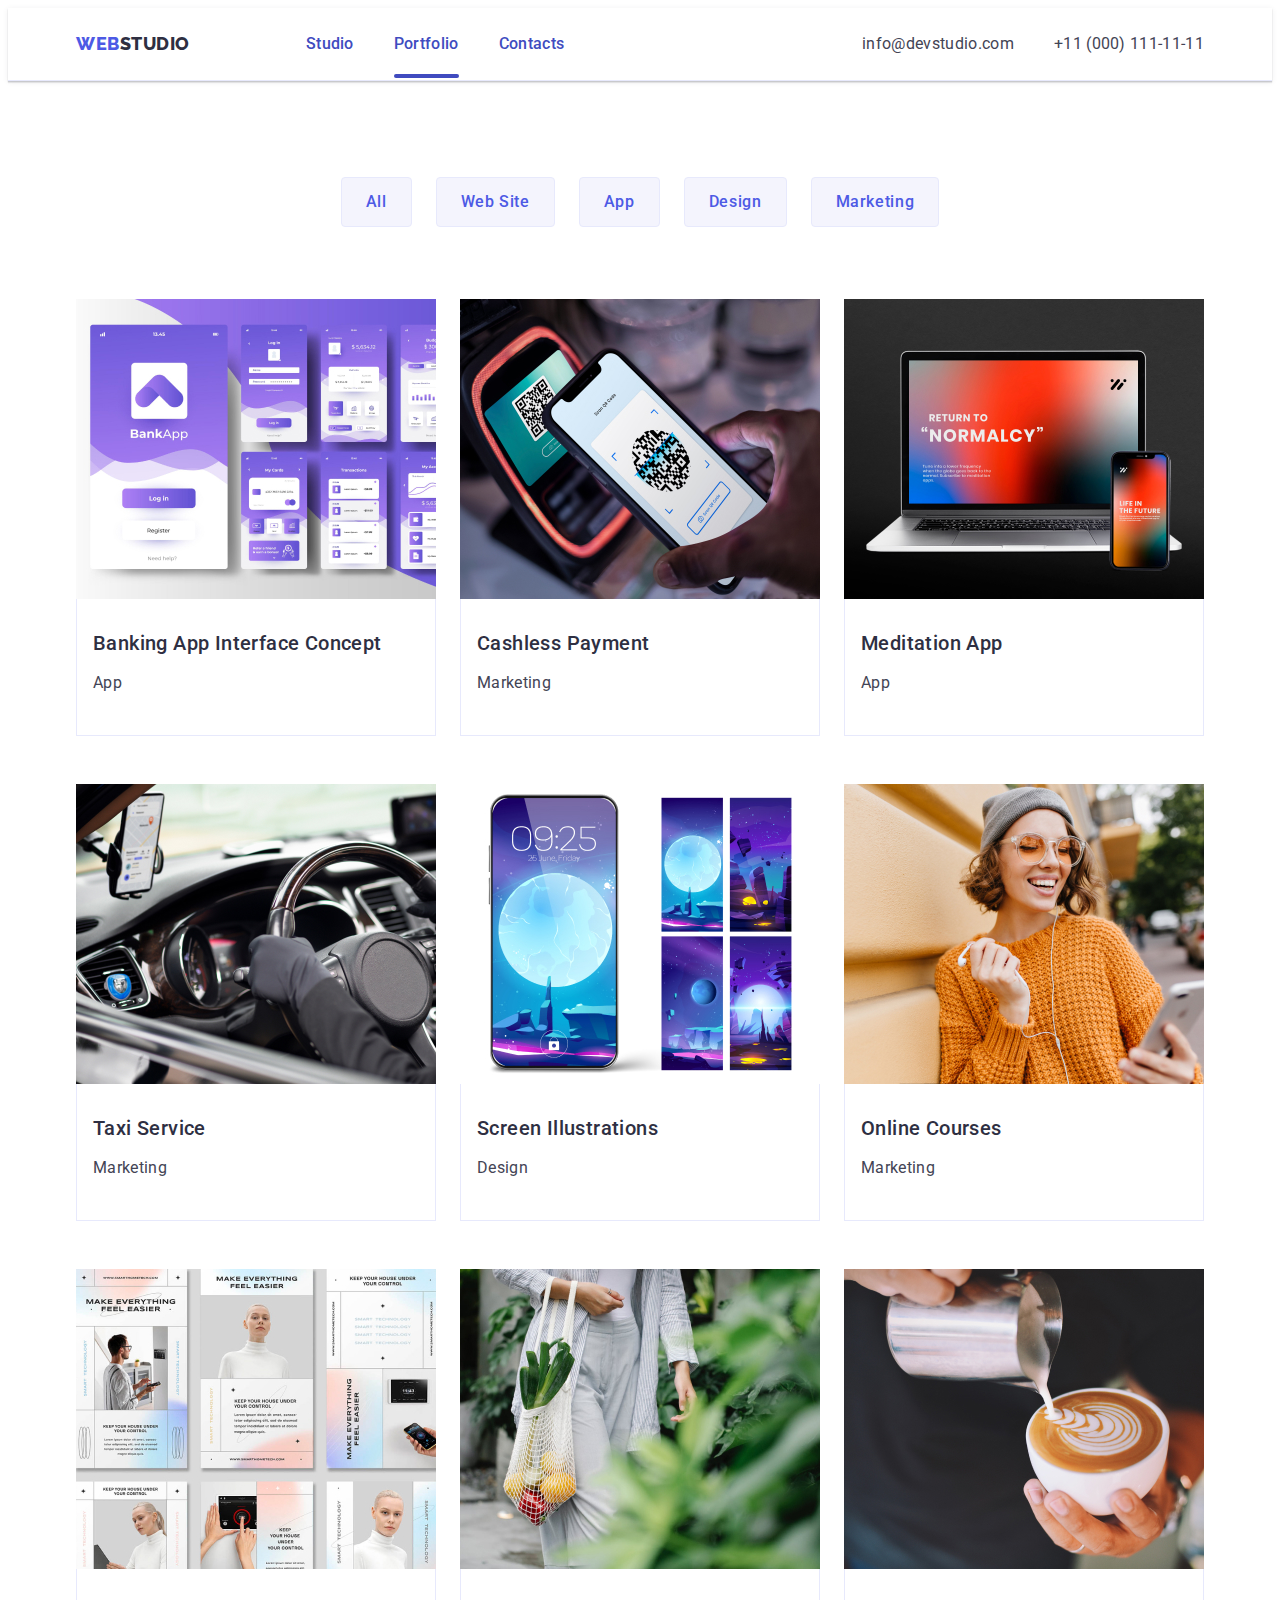
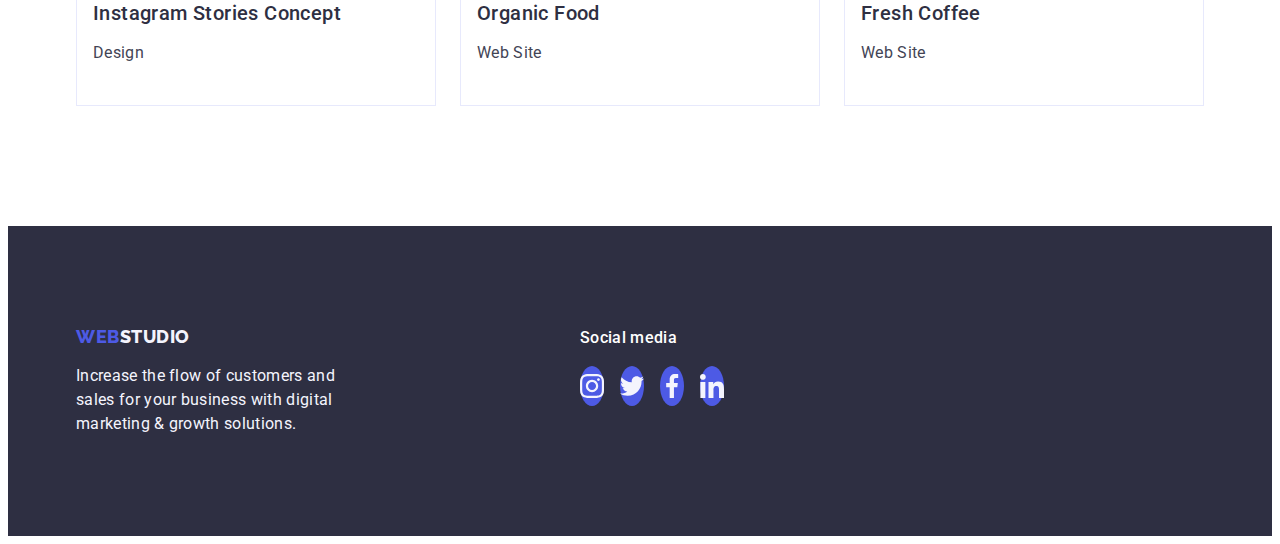
==== commit 154eaf01: "upper" ====
--- a/portfolio.html
+++ b/portfolio.html
@@ -240,42 +240,42 @@
             digital marketing & growth solutions.
           </p>
         </div>
-        <div>
+        <div class="logo__footer-media">
           <p class="footer-social">Social media</p>
           <ul class="list team-social-container footer__social_container">
-            <li class="team-list-item">
+            <li class="team-list-item-footer">
               <a
                 class="link social-link-footer"
                 href="https://www.instagram.com/"
               >
-                <svg class="team-social" width="24" height="24">
+                <svg class="team-social-footer" width="24" height="24">
                   <use href="./images/icons.svg#icon-instagram-2"></use>
                 </svg>
               </a>
             </li>
-            <li class="team-list-item">
+            <li class="team-list-item-footer">
               <a class="link social-link-footer" href="https://twitter.com/">
-                <svg class="team-social" width="24" height="24">
+                <svg class="team-social-footer" width="24" height="24">
                   <use href="./images/icons.svg#icon-twitter-1"></use>
                 </svg>
               </a>
             </li>
-            <li class="team-list-item">
+            <li class="team-list-item-footer">
               <a
                 class="link social-link-footer"
                 href="https://www.facebook.com/"
               >
-                <svg class="team-social" width="24" height="24">
+                <svg class="team-social-footer" width="24" height="24">
                   <use href="./images/icons.svg#icon-facebook-1"></use>
                 </svg>
               </a>
             </li>
-            <li class="team-list-item">
+            <li class="team-list-item-footer">
               <a
                 class="link social-link-footer"
                 href="https://www.linkedin.com/"
               >
-                <svg class="team-social" width="24" height="24">
+                <svg class="team-social-footer" width="24" height="24">
                   <use href="./images/icons.svg#icon-linkedin-1"></use>
                 </svg>
               </a>
--- a/css/style.css
+++ b/css/style.css
@@ -77,7 +77,7 @@
   letter-spacing: 0.02em;
   color: #434455;
   margin-block-start: 0 !important;
-  margin-block-end: 0 !important;
+  margin-block-end: 0 ;
 }
 
 .link {
@@ -342,7 +342,7 @@
 }
 .team-social {
   fill: #f4f4fd;
-  fill: currentColor;
+
 }
 .social-link {
   background: #4d5ae5;
@@ -354,7 +354,7 @@
   transition: background-color 250ms cubic-bezier(0.4, 0, 0.2, 1);
 }
 .social-link-footer {
-  transition: 250ms cubic-bezier(0.4, 0, 0.2, 1);
+ 
 
   background: #4d5ae5;
   display: flex;
@@ -368,6 +368,9 @@
 }
 .social-link-footer:focus {
   background-color: #31d0aa;
+}
+.team-social-footer{
+  fill:#f4f4fd;
 }
 .social-link:hover {
   background-color: #404bbf;
@@ -378,9 +381,11 @@
 .team-list-item {
   width: 40px;
   height: 40px;
-  transition: background-color 250ms cubic-bezier(0.4, 0, 0.2, 1);
-}
-
+  
+}
+.team-list-item-footer{
+  transition: 250ms cubic-bezier(0.4, 0, 0.2, 1);
+}
 .team {
   background-color: #f4f4fd;
   padding: 120px 0;
@@ -435,6 +440,9 @@
   display: inline-block;
   margin-right: 120px;
 }
+.logo__footer-media{
+  display: inline-block;
+}
 .footer-logo-web {
   color: #f4f4fd;
   font-size: 18px;
@@ -453,7 +461,7 @@
   color: #fff;
 
   font-weight: 500;
-  margin-bottom: 16px !important;
+  margin-bottom: 16px;
 }
 .footer_container {
   display: flex;
@@ -531,6 +539,7 @@
   transition: box-shadow 250ms cubic-bezier(0.4, 0, 0.2, 1);
 }
 .link-portfolio:hover {
+  transform: translateY(0%);
   box-shadow: 0px 1px 6px rgba(46, 47, 66, 0.08),
     0px 1px 1px rgba(46, 47, 66, 0.16), 0px 2px 1px rgba(46, 47, 66, 0.08);
 }
@@ -596,7 +605,7 @@
 
 .customer__item-svg {
   margin: 16px 32px;
-  fill: #f4f4fd;
+  fill: currentColor;
 }
 .customer_svg_link {
   transition: border-color 250ms cubic-bezier(0.4, 0, 0.2, 1),
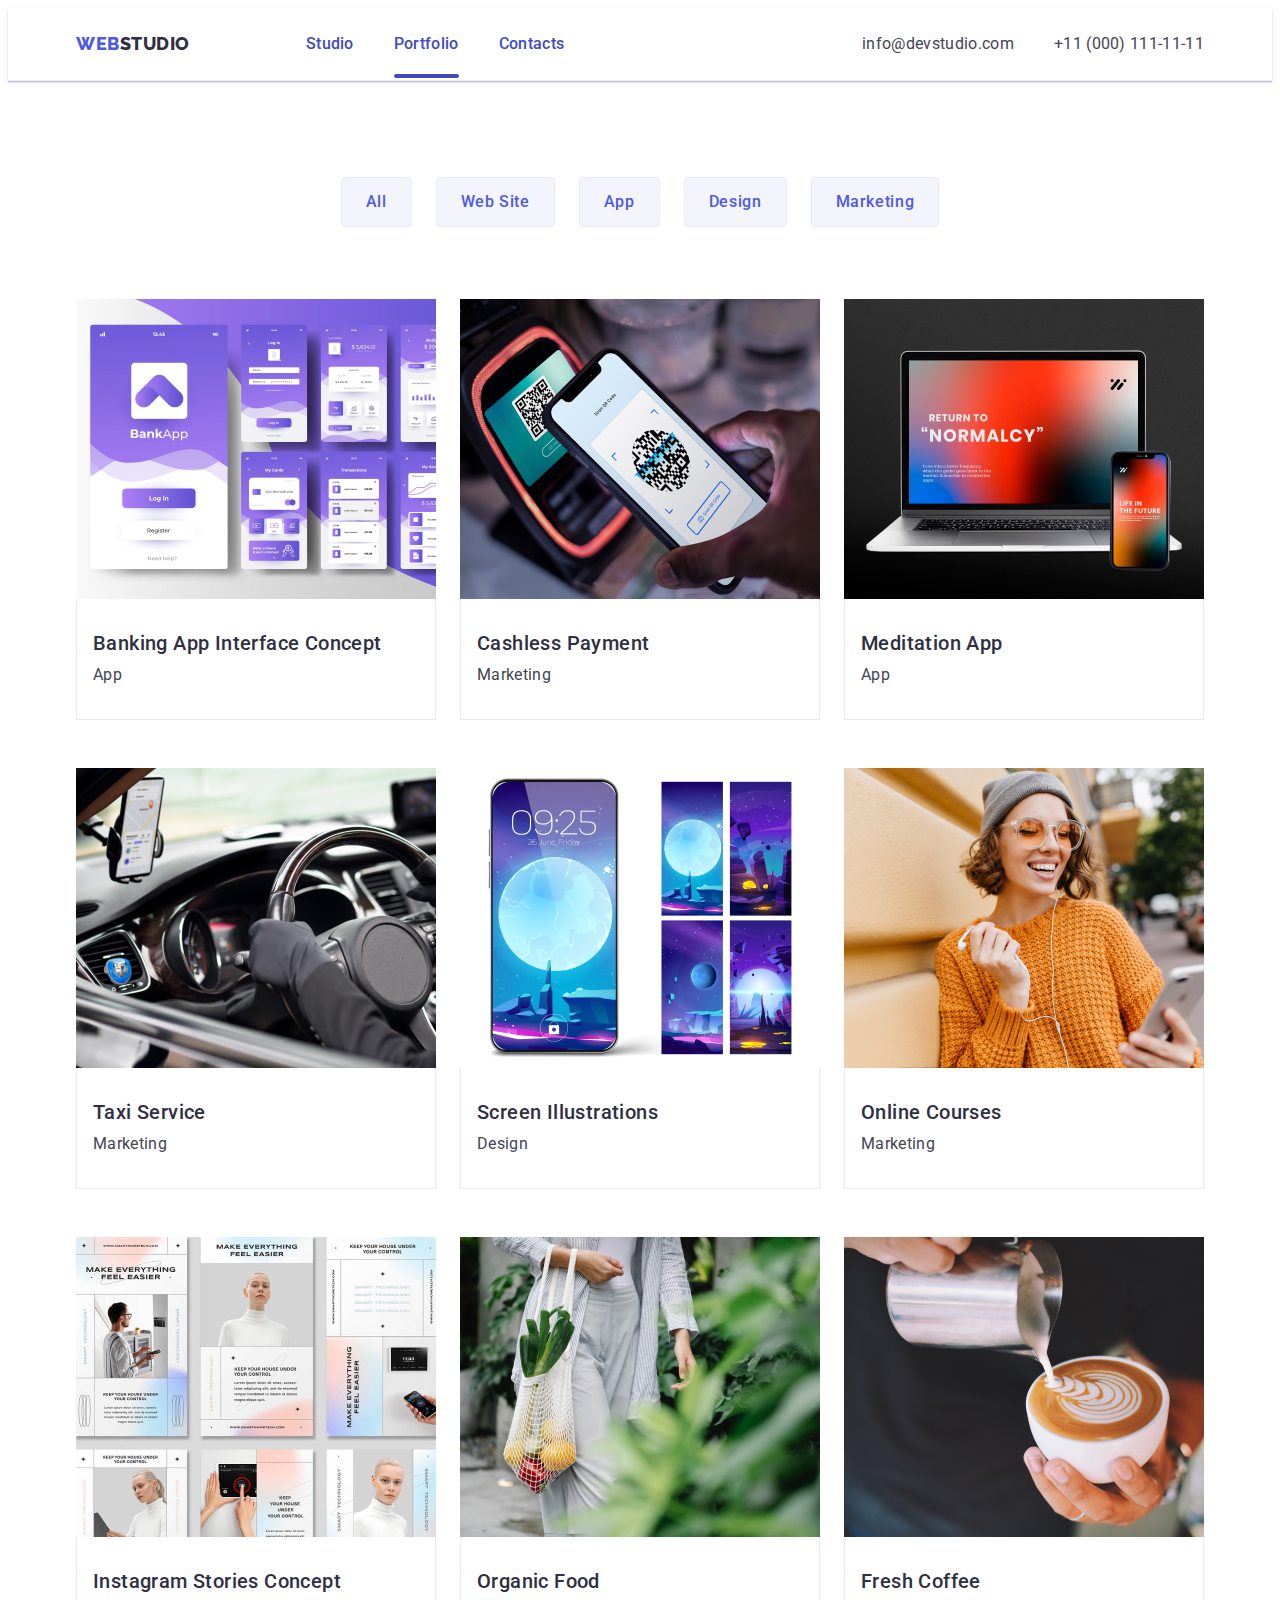
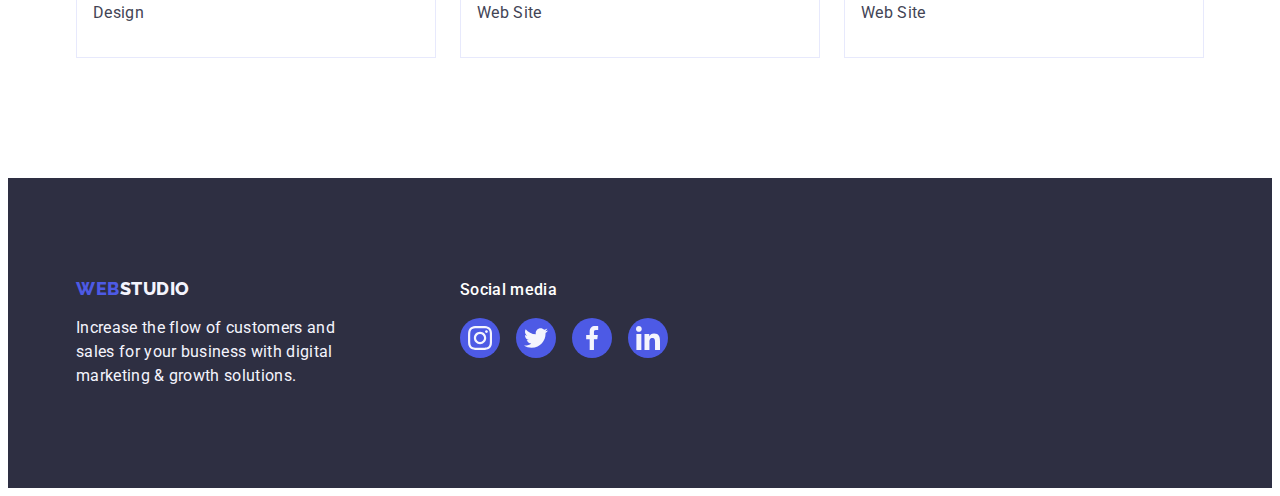
==== commit 42a03052: "assa" ====
--- a/portfolio.html
+++ b/portfolio.html
@@ -37,7 +37,7 @@
                 >Portfolio</a
               >
             </li>
-            <li class="header-menu-item">
+            <li class="header-menu-item ">
               <a class="header-menu-link link" href="">Contacts</a>
             </li>
           </ul>
--- a/css/style.css
+++ b/css/style.css
@@ -14,6 +14,13 @@
   box-sizing: border-box;
 }
 /* Base */
+input {
+  font-family: inherit;
+}
+button {
+  font-family: inherit;
+  color: currentColor;
+}
 img {
   display: block;
 }
@@ -77,7 +84,7 @@
   letter-spacing: 0.02em;
   color: #434455;
   margin-block-start: 0 !important;
-  margin-block-end: 0 ;
+  margin-block-end: 0;
 }
 
 .link {
@@ -135,7 +142,13 @@
 }
 .header-menu-link {
   position: relative;
+  font-size: 16px;
+  font-weight: 500;
+  line-height: 1.5;
+  letter-spacing: 0.02em;
   color: #404bbf;
+  padding: 24px 0;
+  transition: color 250ms cubic-bezier(0.4, 0, 0.2, 1);
 }
 .header-menu-link--active::after {
   content: "";
@@ -171,21 +184,10 @@
     0px 1px 1px 0px rgba(46, 47, 66, 0.16),
     0px 2px 1px 0px rgba(46, 47, 66, 0.08);
 }
-.header-menu-link {
-  transition: 250ms cubic-bezier(0.4, 0, 0.2, 1);
-}
+
 .header-menu-link:hover,
 .header-menu-link:focus {
   color: #404bbf;
-}
-.header-menu-link {
-  font-size: 16px;
-  font-weight: 500;
-  line-height: 1.5;
-  letter-spacing: 0.02em;
-  color: #404bbf;
-  padding: 24px 0;
-  transition: color 250ms cubic-bezier(0.4, 0, 0.2, 1);
 }
 
 .header-logo {
@@ -307,7 +309,6 @@
   letter-spacing: 0.02em;
   font-weight: 500;
   color: #2e2f42;
-  margin-bottom: 8px;
 }
 
 /* What are we doing */
@@ -332,7 +333,6 @@
 }
 /* Our team */
 .text-item-p {
-  padding-bottom: 8px;
 }
 .team-social-container {
   display: flex;
@@ -342,7 +342,6 @@
 }
 .team-social {
   fill: #f4f4fd;
-
 }
 .social-link {
   background: #4d5ae5;
@@ -354,8 +353,8 @@
   transition: background-color 250ms cubic-bezier(0.4, 0, 0.2, 1);
 }
 .social-link-footer {
- 
-
+  transition: background-color 250ms cubic-bezier(0.4, 0, 0.2, 1);
+  width: 40px;
   background: #4d5ae5;
   display: flex;
   justify-content: center;
@@ -369,8 +368,8 @@
 .social-link-footer:focus {
   background-color: #31d0aa;
 }
-.team-social-footer{
-  fill:#f4f4fd;
+.team-social-footer {
+  fill: #f4f4fd;
 }
 .social-link:hover {
   background-color: #404bbf;
@@ -381,10 +380,9 @@
 .team-list-item {
   width: 40px;
   height: 40px;
-  
-}
-.team-list-item-footer{
-  transition: 250ms cubic-bezier(0.4, 0, 0.2, 1);
+}
+.team-list-item-footer {
+  transition: background-color 250ms cubic-bezier(0.4, 0, 0.2, 1);
 }
 .team {
   background-color: #f4f4fd;
@@ -440,7 +438,7 @@
   display: inline-block;
   margin-right: 120px;
 }
-.logo__footer-media{
+.logo__footer-media {
   display: inline-block;
 }
 .footer-logo-web {
@@ -466,7 +464,6 @@
 .footer_container {
   display: flex;
   justify-content: flex-start;
-  gap: 120px;
   align-items: baseline;
 }
 .footer__social_container {
@@ -567,17 +564,16 @@
   padding: 40px 32px;
   background-color: #4d5ae5;
 }
-.portfolio-item:hover .overlay {
+.link-portfolio:hover .overlay {
   transform: translatey(0);
 }
-.portfolio-item:focus .overlay {
+.link-portfolio:focus .overlay {
   transform: translatey(0);
 }
 .text-item-wraper {
   border-right: 1px solid var(--cornflower, #e7e9fc);
   border-left: 1px solid var(--cornflower, #e7e9fc);
   border-bottom: 1px solid var(--cornflower, #e7e9fc);
-  gap: 8px;
   padding: 32px 16px;
   display: flex;
   flex-direction: column;
@@ -594,19 +590,15 @@
 }
 
 .customer__list-item {
-  display: flex;
-  justify-content: center;
-  align-items: center;
-  border-radius: 4px;
   height: 88px;
   width: calc((100% - 120px) / 6);
-  border: 1px solid var(--lightslate, #8e8f99);
 }
 
 .customer__item-svg {
   margin: 16px 32px;
   fill: currentColor;
 }
+
 .customer_svg_link {
   transition: border-color 250ms cubic-bezier(0.4, 0, 0.2, 1),
     color 250ms cubic-bezier(0.4, 0, 0.2, 1);
@@ -636,36 +628,69 @@
   margin-bottom: 72px;
 }
 .modal {
-  height: 584px;
+  transition: transform 250ms cubic-bezier(0.4, 0, 0.2, 1);
+  position: absolute;
+  min-height: 584px;
   max-width: 408px;
   width: 100%;
   background: #fcfcfc;
   border-radius: 4px;
   box-shadow: 0 2px 1px 0 rgba(0, 0, 0, 0.2), 0 1px 3px 0 rgba(0, 0, 0, 0.12),
     0 1px 1px 0 rgba(0, 0, 0, 0.14);
-  margin: 80px auto 0 auto;
+
+  transform: translate(-50%, -50%) scale(1);
+  left: 50%;
+  top: 50%;
+  display: flex;
+  align-items: center;
+  justify-content: center;
 }
 .modal-btn {
+  position: absolute;
+  top: 24px;
+  width: 24px;
+  height: 24px;
+  right: 24px;
   display: flex;
   justify-content: center;
   align-items: center;
   border-radius: 50%;
-  margin-left: auto;
-  background: transparent;
-  margin-top: 24px;
-  margin-right: 24px;
+  cursor: pointer;
+  background-color: #e7e9fc;
+  border: 1px solid rgba(0, 0, 0, 0.1);
+  padding: 0;
+  transition: background-color 250ms cubic-bezier(0.4, 0, 0.2, 1),
+    border 250ms cubic-bezier(0.4, 0, 0.2, 1);
+}
+.modal-btn:hover {
+  transition: background-color 250ms cubic-bezier(0.4, 0, 0.2, 1),
+    border 250ms cubic-bezier(0.4, 0, 0.2, 1);
+  background-color: #404bbf;
+  fill: #ffffff;
+  border: none;
+}
+.modal-btn:focus {
+  background-color: #404bbf;
+  fill: #ffffff;
+  border: none;
+}
+.modal-btn-img {
+  transition: fill 250ms cubic-bezier(0.4, 0, 0.2, 1);
 }
 .modal-overlay {
-  display: block;
   position: fixed;
   top: 0;
   bottom: 0;
-  right: 0;
-  left: 0;
+  width: 100%;
+  height: 100%;
+
   background: rgba(46, 47, 66, 0.4);
-  transform: translateY(0);
-  transition: transform 0.3s;
+
+  transition: opacity 250ms cubic-bezier(0.4, 0, 0.2, 1),
+    visibility 250ms cubic-bezier(0.4, 0, 0.2, 1);
 }
 .is-hidden {
-  transform: translateY(-5000px);
-}
+  opacity: 0;
+  visibility: hidden;
+  pointer-events: none;
+}
